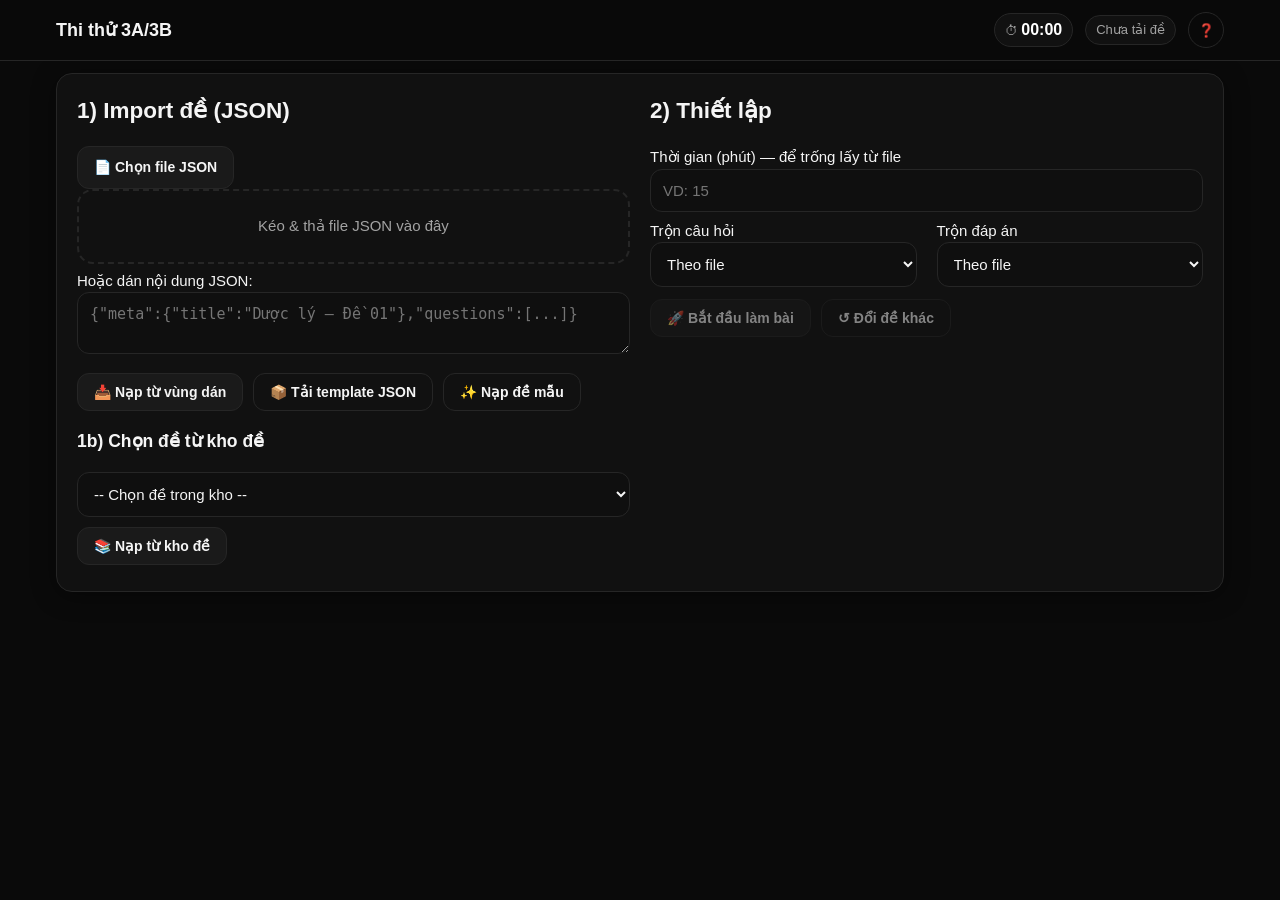
==== index.html @ ccad7149 "Update index.html" ====
<!doctype html>
<html lang="vi">
<head>
  <meta charset="utf-8" />
  <meta name="viewport" content="width=device-width, initial-scale=1, viewport-fit=cover" />
  <title>UMP NHN - Quiz Thi Thử</title>
  <link rel="stylesheet" href="style.css" />
</head>
<body>
  <header class="header hide-print">
    <div class="wrap bar">
      <div class="grow">
        <h1>Thi thử 3A/3B</h1>
      </div>
      <div class="pill">⏱ <span class="timer" id="headerTimer">00:00</span></div>
      <div class="pill hide" id="headerInfo">Chưa tải đề</div>
      <button class="help-icon" id="btnHelp" title="Hướng dẫn & AI Prompt" aria-label="Hướng dẫn">❓</button>
    </div>
  </header>

  <main class="wrap">
    <section class="card pad hide-print" id="loader">
      <div class="grid-2">
        <div>
          <h2 class="mt0">1) Import đề (JSON)</h2>
          <div class="uploader">
            <label class="btn" for="fileInput">📄 Chọn file JSON</label>
            <input id="fileInput" type="file" accept="application/json" />
            <div class="drop" id="drop">Kéo & thả file JSON vào đây</div>
            <div class="muted mt6">Hoặc dán nội dung JSON:</div>
            <textarea id="paste" placeholder='{"meta":{"title":"Dược lý – Đề 01"},"questions":[...]}'></textarea>
            <div class="btn-row">
              <button class="btn" id="btnParse">📥 Nạp từ vùng dán</button>
              <button class="btn ghost" id="btnTemplate">📦 Tải template JSON</button>
              <button class="btn ghost" id="btnSample">✨ Nạp đề mẫu</button>
            </div>
          </div>
          <div class="mt10">
            <h3>1b) Chọn đề từ kho đề</h3>
            <div class="btn-row mt6">
              <select id="bankSelect"><option value="">-- Chọn đề trong kho --</option></select>
              <button class="btn" id="btnBankLoad">📚 Nạp từ kho đề</button>
            </div>
            <div class="muted mt6" id="bankStatus"></div>
          </div>
        </div>

        <div>
          <h2 class="mt0">2) Thiết lập</h2>
          <label>Thời gian (phút) — để trống lấy từ file
            <input type="number" id="minutes" min="1" step="1" placeholder="VD: 15" />
          </label>
          <div class="grid-2 mt8">
            <label>Trộn câu hỏi
              <select id="shuffleQ">
                <option value="file">Theo file</option>
                <option value="yes">Luôn trộn</option>
                <option value="no">Không trộn</option>
              </select>
            </label>
            <label>Trộn đáp án
              <select id="shuffleO">
                <option value="file">Theo file</option>
                <option value="yes">Luôn trộn</option>
                <option value="no">Không trộn</option>
              </select>
            </label>
          </div>
          <div class="btn-row mt10">
            <button class="btn" id="btnStart" disabled>🚀 Bắt đầu làm bài</button>
            <button class="btn ghost" id="btnReset" disabled>↺ Đổi đề khác</button>
          </div>
        </div>
      </div>
    </section>

    <!-- GIAO DIỆN LÀM BÀI -->
    <section id="quizPanel" class="hide hide-print">
      <div class="status-bar mb10">
        <div class="bar spaced">
          <div id="sideMeta" class="muted">0/0 câu</div>
          <div class="pill hide" id="scorePill">Điểm: 0/0 (0%)</div>
          <span id="bigTimer" class="hide">00:00</span>
        </div>
        <div class="progress" aria-label="Tiến độ"><span id="bar"></span></div>
      </div>

      <div class="two">
        <div class="qview">
          <div class="card pad" id="qCard">
            <div class="space-between mb10">
              <div class="qtitle" id="qTitle">Câu 1</div>
              <button id="btnFlag" class="btn ghost btn-sm" title="Đánh dấu câu này để xem lại">🚩 Đánh dấu</button>
            </div>
            <div class="muted" id="qMeta">—</div>
            <div class="qtext mt8" id="qText"></div>
            <div id="qImage" class="mt8 mb2"></div>
            <div class="opts mt8" id="qOpts"></div>
            <div class="exp" id="qExp"></div>
          </div>
        </div>

        <aside class="side">
          <div class="section">
            <div class="pad space-between">
              <b>Danh sách câu</b>
            </div>
            <div class="matrix" id="qMatrix"></div>
            <div class="pad" style="padding-top:10px; border-top:1px solid #222;">
               <div class="chips" id="filterGroup">
                <button class="chip active" data-filter="all">Tất cả</button>
                <button class="chip" data-filter="answered">Đã làm</button>
                <button class="chip" data-filter="unanswered">Chưa làm</button>
                <button class="chip" data-filter="flagged">🚩 Đã đánh dấu</button>
              </div>
            </div>
          </div>

          <div class="nav-group">
            <button class="btn" id="btnPrev" title="Phím ←">← Trước</button>
            <button class="btn" id="btnNext" title="Phím →">Tiếp →</button>
            <button class="btn" id="btnSubmit" title="Phím Enter">Nộp bài</button>
          </div>

          <div class="section mt10">
            <div class="pad btn-row">
              <button class="btn" id="btnReview">🔍 Xem/ẩn giải thích</button>
              <button class="btn" id="btnNew">📥 Thoát & Làm đề mới</button>
            </div>
          </div>
        </aside>
      </div>
    </section>

    <!-- GIAO DIỆN KẾT QUẢ / XUẤT PDF -->
    <section id="resultPanel" class="hide">
      <div class="card pad mb10 hide-print print-header">
        <h2 class="mt0">🎉 Hoàn thành bài thi!</h2>
        <h3 id="resultScoreText" style="color: var(--ok)">Điểm: 0/0 (0%)</h3>
        <div class="btn-row mt10">
          <button class="btn" id="btnPrint" style="background: var(--accent); color: #000;">🖨 Xuất file PDF (In)</button>
          <button class="btn ghost" id="btnToggleResultView">Lọc: Đang xem câu sai & chưa làm</button>
          <button class="btn ghost" id="btnRedoResult">↺ Làm lại đề này</button>
        </div>
      </div>
      <!-- Nơi chứa nội dung sẽ in ra PDF -->
      <div id="printArea">
        <div class="print-only mb10">
          <h2 id="printTitle">Kết quả thi</h2>
          <h3 id="printScore">Điểm: </h3>
        </div>
        <div id="wrongList"></div>
      </div>
    </section>
  </main>

  <!-- Hình ảnh phóng to -->
  <div id="imageLightbox" class="modal-backdrop hide" aria-hidden="true">
    <div style="position:relative; display:flex; flex-direction:column; align-items:center;">
        <button id="closeLightbox" class="btn ghost" style="position:absolute; top:-40px; right:0; background:rgba(0,0,0,0.5); color:#fff;">✖ Đóng</button>
        <img id="lightboxImg" src="" style="max-width:90vw; max-height:90vh; border-radius:8px; object-fit:contain;" />
    </div>
  </div>

  <!-- BẢNG HƯỚNG DẪN MỚI (LÀM LẠI HOÀN TOÀN) -->
  <div id="guideOverlay" class="guide-overlay" aria-hidden="true">
    <div class="guide-box">
      <div class="guide-header space-between">
        <h2>💡 Hướng dẫn & Lấy Prompt</h2>
        <button class="btn ghost btn-sm" id="closeGuide" style="border-color: #444;">✖ Đóng</button>
      </div>
      <div class="guide-content">
        <h3>⌨️ Phím tắt hỗ trợ</h3>
        <ul style="color: #ccc; margin-bottom: 20px;">
          <li><b>Mũi tên Trái/Phải (← / →):</b> Chuyển câu hỏi trước/sau.</li>
          <li><b>Phím A, B, C, D (hoặc 1, 2, 3, 4):</b> Chọn đáp án nhanh.</li>
          <li><b>Phím Enter:</b> Nộp bài.</li>
          <li><b>Phím ? (Shift + /):</b> Bật/tắt nhanh bảng hướng dẫn này.</li>
        </ul>
        
        <hr style="border-color: var(--line); margin: 20px 0;">

        <h3>🤖 Prompt AI để tự tạo đề</h3>
        <p class="muted">Copy câu lệnh dưới đây dán vào AI (ChatGPT, Gemini,...), rồi dán tài liệu của bạn xuống dưới cùng để AI sinh file JSON chuẩn.</p>
        
        <div class="prompt-box" id="promptText">Hãy đóng vai trò là một chuyên gia giáo dục để thiết kế bộ đề trắc nghiệm dựa trên tài liệu tôi cung cấp.

YÊU CẦU BẮT BUỘC (RẤT QUAN TRỌNG):

Nội dung: Bám sát 100% tài liệu, KHÔNG tự suy diễn kiến thức bên ngoài. Mỗi câu bắt buộc phải có trường "explanation" trích dẫn chi tiết từ tài liệu để giải thích vì sao chọn đáp án đó.

Chỉ mục (Zero-based index): Mảng options chứa các lựa chọn. Vị trí các lựa chọn bắt đầu từ 0 (Lựa chọn 1 = 0, Lựa chọn 2 = 1, Lựa chọn 3 = 2, Lựa chọn 4 = 3).

Kiểu dữ liệu: Trường correct BẮT BUỘC phải là một mảng chứa CÁC SỐ NGUYÊN (Integer). TUYỆT ĐỐI KHÔNG sử dụng chuỗi (String). (ĐÚNG: [0, 1], SAI: ["0", "1"]).

Phân loại câu hỏi:

Câu hỏi 1 đáp án: Trường type phải là "single", trường correct chỉ chứa 1 số duy nhất (ví dụ: [2]).

Câu hỏi nhiều đáp án: Trường type phải là "multi", trường correct chứa từ 2 số trở lên (ví dụ: [0, 2, 3]).

Hình ảnh: Nếu không có hình ảnh, hãy BỎ QUA hoàn toàn trường image (không cần ghi vào JSON).

Đầu ra: Trả về DUY NHẤT mã JSON hợp lệ. Chuỗi phải bắt đầu ngay bằng { và kết thúc bằng }. KHÔNG dùng thẻ markdown (như ```json), KHÔNG thêm bất kỳ văn bản chào hỏi, chú thích hay ký tự thừa nào khác.

Tạo [số lượng] câu hỏi trắc nghiệm 1 đáp án và [số lượng] câu hỏi nhiều lựa chọn từ dễ đến khó dựa trên tài liệu bên dưới.

TEMPLATE JSON MẪU (Hãy tuân thủ cấu trúc này):
{
"meta": {
"title": "[Tên đề của bạn]",
"time_limit_sec": 1200,
"shuffle_questions": true,
"shuffle_options": true
},
"questions": [
{
"id": "Q01",
"type": "single",
"question": "Nội dung câu hỏi chỉ có 1 đáp án đúng (ví dụ: Ai là người phát hiện ra...?)",
"options": [
"Đáp án sai 1",
"Đáp án đúng",
"Đáp án sai 2",
"Đáp án sai 3"
],
"correct": [1],
"explanation": "Theo tài liệu, phần X ghi rõ: '...'"
},
{
"id": "Q02",
"type": "multi",
"question": "Nội dung câu hỏi có NHIỀU đáp án đúng (ví dụ: Những yếu tố nào sau đây...?)",
"options": [
"Yếu tố đúng 1",
"Yếu tố sai 1",
"Yếu tố đúng 2",
"Yếu tố đúng 3"
],
"correct": [0, 2, 3],
"explanation": "Theo tài liệu, phần Y liệt kê các yếu tố bao gồm: 1..., 2..., 3..."
}
]
}

TÀI LIỆU CỦA TÔI:
[Dán tài liệu của bạn vào đây]</div>
        <button class="btn mt10" id="btnCopyPrompt" style="background: var(--ok); color: #000; border: none; font-weight: bold;">📋 Copy Prompt</button>
      </div>
    </div>
  </div>
  
  <script src="app.js"></script>
</body>
</html>
---- style.css ----
:root {
  --bg: #0a0a0a; --surface: #111; --muted: #a3a3a3; --text: #f5f5f5; --line: #262626;
  --accent: #fff; --ok: #22c55e; --bad: #ef4444; --warn: #f59e0b;
  --safe-area-bottom: env(safe-area-inset-bottom, 20px);
}
* { box-sizing: border-box; -webkit-tap-highlight-color: transparent; }
html, body { height: 100%; }
body { margin: 0; font-family: -apple-system, BlinkMacSystemFont, "Segoe UI", Roboto, Helvetica, Arial, sans-serif; background: var(--bg); color: var(--text); font-size: 15px; line-height: 1.5; }
a { color: var(--text); text-decoration: none; }

.header { position: sticky; top: 0; z-index: 50; background: rgba(10, 10, 10, 0.95); backdrop-filter: blur(12px); border-bottom: 1px solid var(--line); }
.wrap { max-width: 1200px; margin: 0 auto; padding: 12px 16px; }
.bar { display: flex; align-items: center; gap: 12px; }
.bar.spaced { justify-content: space-between; }
.space-between { display: flex; justify-content: space-between; align-items: center; }
.grow { flex: 1 1 auto; min-width: 0; }
.grow h1 { margin: 0; font-size: 18px; white-space: nowrap; overflow: hidden; text-overflow: ellipsis; }
.pill { border: 1px solid var(--line); border-radius: 99px; padding: 4px 10px; color: var(--muted); font-size: 13px; background: rgba(255,255,255,0.03); white-space: nowrap; }
.timer { font-variant-numeric: tabular-nums; font-weight: 700; color: var(--accent); font-size: 16px; }
.help-icon { display: inline-flex; align-items: center; justify-content: center; width: 36px; height: 36px; border: 1px solid var(--line); border-radius: 50%; background: transparent; color: var(--muted); cursor: pointer; flex: 0 0 auto; }

.mt0{margin-top:0}.mt6{margin-top:6px}.mt8{margin-top:8px}.mt10{margin-top:10px}.mb2{margin-bottom:2px}.mb10{margin-bottom:10px}.hide{display:none!important}
.card { background: var(--surface); border: 1px solid var(--line); border-radius: 16px; box-shadow: 0 4px 24px rgba(0,0,0,0.4); }
.pad { padding: 20px; }
.btn { display: inline-flex; align-items: center; justify-content: center; gap: 8px; border: 1px solid var(--line); border-radius: 12px; padding: 10px 16px; background: #1a1a1a; color: var(--text); font-weight: 600; font-size: 14px; cursor: pointer; transition: 0.2s; }
.btn:active { transform: scale(0.96); background: #222; }
.btn:disabled { opacity: 0.5; cursor: not-allowed; }
.btn.ghost { background: transparent; border-color: var(--line); }
.btn.btn-sm { padding: 6px 10px; font-size: 12px; border-radius: 8px; }
.btn.btn-flagged { background: rgba(245, 158, 11, 0.2); border-color: var(--warn); color: var(--warn); }
.btn-row { display: flex; gap: 10px; flex-wrap: wrap; margin-top: 12px; }
input[type=file] { display: none; }
textarea, input[type=number], select { width: 100%; background: #0f0f0f; border: 1px solid var(--line); color: var(--text); border-radius: 12px; padding: 12px; font-size: 15px; outline: none; }
.drop { border: 2px dashed var(--line); border-radius: 16px; padding: 24px; text-align: center; color: var(--muted); transition: 0.2s; }
.drop.drag { border-color: var(--accent); color: var(--text); background: rgba(255,255,255,0.05); }

.grid-2 { display: grid; grid-template-columns: 1fr 1fr; gap: 20px; }
.two { display: grid; grid-template-columns: 1fr 350px; gap: 24px; align-items: start; }

.status-bar { background: var(--surface); border: 1px solid var(--line); border-radius: 12px; padding: 12px 16px; display: flex; flex-direction: column; gap: 8px; }
.progress { height: 6px; background: #1a1a1a; border-radius: 99px; overflow: hidden; width: 100%; }
.progress > span { display: block; height: 100%; width: 0; background: var(--accent); transition: width 0.3s; }

.qview { display: grid; gap: 16px; }
.qtitle { font-size: 18px; font-weight: 700; color: var(--accent); }
.qtext { font-size: 16px; line-height: 1.6; }
.zoomable-img { cursor: zoom-in; transition: 0.2s; }
.zoomable-img:hover { opacity: 0.8; }
.opts { display: grid; gap: 10px; }
.opt { display: flex; gap: 12px; align-items: flex-start; border: 1px solid var(--line); border-radius: 12px; padding: 14px; background: #0f0f0f; cursor: pointer; transition: background 0.15s; }
.opt:hover { border-color: #444; }
.opt.chosen { border-color: #ccc; background: #1a1a1a; }
.opt.correct { border-color: var(--ok); background: rgba(34, 197, 94, 0.1); }
.opt.wrong { border-color: var(--bad); background: rgba(239, 68, 68, 0.1); }
.badge { display: inline-flex; align-items: center; justify-content: center; width: 28px; height: 28px; border: 1px solid var(--line); border-radius: 8px; font-weight: 700; background: #000; flex: 0 0 auto; font-size: 13px; }
.opt.chosen .badge { background: #fff; color: #000; border-color: #fff; }
.exp { margin-top: 16px; border: 1px dashed var(--line); border-radius: 12px; padding: 16px; background: #0e0e0e; color: #ccc; display: none; line-height: 1.6; }
.exp.show { display: block; animation: fadeIn 0.3s; }

aside.side { display: grid; gap: 16px; position: sticky; top: 80px; height: max-content; }
.section { background: var(--surface); border: 1px solid var(--line); border-radius: 14px; overflow: hidden; }
.chips { display: flex; gap: 8px; flex-wrap: wrap; }
.chip { border: 1px solid var(--line); border-radius: 99px; padding: 6px 12px; background: #0f0f0f; color: var(--muted); font-size: 12px; cursor: pointer; }
.chip.active { color: #000; background: #fff; border-color: #fff; font-weight: 600; }

.matrix { max-height: 400px; overflow-y: auto; border-top: 1px solid var(--line); }
.mrow { display: flex; gap: 10px; align-items: center; justify-content: space-between; padding: 8px 12px; border-bottom: 1px solid #1a1a1a; }
.mrow.current { background: #1c1c1c; border-left: 3px solid var(--accent); }
.mrow.ok { border-left: 3px solid var(--ok); }
.mrow.bad { border-left: 3px solid var(--bad); }
.mrow.is-flagged .mnum { border-color: var(--warn); color: var(--warn); }
.mnum { display: flex; align-items: center; justify-content: center; width: 36px; height: 32px; border: 1px solid var(--line); border-radius: 8px; font-weight: 700; cursor: pointer; color: var(--muted); }
.mnum.current { color: var(--text); border-color: var(--text); background: #222; }
.mopts { display: flex; gap: 6px; }
.mopt { display: flex; align-items: center; gap: 4px; border: 1px solid var(--line); border-radius: 6px; padding: 4px 8px; background: #0a0a0a; cursor: pointer; }
.mopt input { margin: 0; accent-color: var(--text); width: 14px; height: 14px; }
.mopt.correct { border-color: var(--ok); } 
.mopt.wrong { border-color: var(--bad); }

.nav-group { display: flex; gap: 8px; margin-top: 10px; }
.nav-group #btnPrev, .nav-group #btnNext { flex: 1; }
.nav-group #btnSubmit { flex: 0 0 auto; background: var(--accent); color: #000; border-color: var(--accent); }

.modal-backdrop { position: fixed; inset: 0; background: rgba(0,0,0,0.85); display: none; align-items: center; justify-content: center; z-index: 100; backdrop-filter: blur(4px); padding: 16px; }
.modal-backdrop.show { display: flex; }

/* CSS MỚI CHO BẢNG HƯỚNG DẪN */
.guide-overlay { position: fixed; inset: 0; background: rgba(0,0,0,0.8); z-index: 999; display: none; align-items: center; justify-content: center; backdrop-filter: blur(5px); padding: 16px; }
.guide-overlay.active { display: flex; animation: fadeIn 0.2s; }
.guide-box { width: 100%; max-width: 750px; background: var(--surface); border: 1px solid var(--line); border-radius: 16px; overflow: hidden; box-shadow: 0 10px 40px rgba(0,0,0,0.5); }
.guide-header { padding: 16px 20px; border-bottom: 1px solid var(--line); background: #161616; }
.guide-header h2 { margin: 0; font-size: 18px; color: var(--accent); }
.guide-content { padding: 20px; max-height: 75vh; overflow-y: auto; }
.prompt-box { background: #000; border: 1px solid #333; padding: 16px; border-radius: 8px; font-family: monospace; font-size: 13px; color: #a3a3a3; white-space: pre-wrap; user-select: all; line-height: 1.5; }

/* In Kết Quả PDF */
.print-only { display: none; }
@media print {
  @page { margin: 15mm; size: A4 portrait; }
  body { background: #fff; color: #000; font-size: 14px; }
  .hide-print { display: none !important; }
  .print-only { display: block; border-bottom: 2px solid #000; padding-bottom: 10px; margin-bottom: 20px;}
  
  #resultPanel { display: block !important; }
  #printArea { background: #fff; width: 100%; }
  
  .card { box-shadow: none; border: none; padding: 0; background: #fff; }
  .qview { gap: 20px; }
  .qview .card.pad { margin-bottom: 20px; page-break-inside: avoid; border: 1px solid #ccc; padding: 15px; border-radius: 8px;}
  
  .opt { background: #fff; border-color: #ddd; color: #000; padding: 10px;}
  .opt.correct { background: #dcfce7; border-color: #22c55e; }
  .opt.wrong { background: #fee2e2; border-color: #ef4444; }
  .badge { background: #eee; color: #000; border-color: #aaa; }
  .exp { background: #f8fafc; border: 1px solid #94a3b8; color: #000; }
}

@media (max-width: 900px) {
  .grid-2, .two { grid-template-columns: 1fr; }
  aside.side { position: static; margin-top: 20px; }
  .matrix { max-height: 300px; }
}
@media (max-width: 600px) {
  .pad { padding: 16px; }
  .header .wrap { padding: 10px 14px; }
  .header h1 { font-size: 16px; max-width: 150px; }
  #headerInfo { display: none; }
  .nav-group { position: fixed; bottom: 0; left: 0; right: 0; z-index: 90; background: rgba(17, 17, 17, 0.98); border-top: 1px solid #333; padding: 10px 16px; padding-bottom: max(10px, var(--safe-area-bottom)); box-shadow: 0 -4px 30px rgba(0,0,0,0.5); margin: 0; }
  main.wrap { padding-bottom: 100px; }
}
@keyframes fadeIn { from { opacity: 0; transform: translateY(-4px); } to { opacity: 1; transform: none; } }
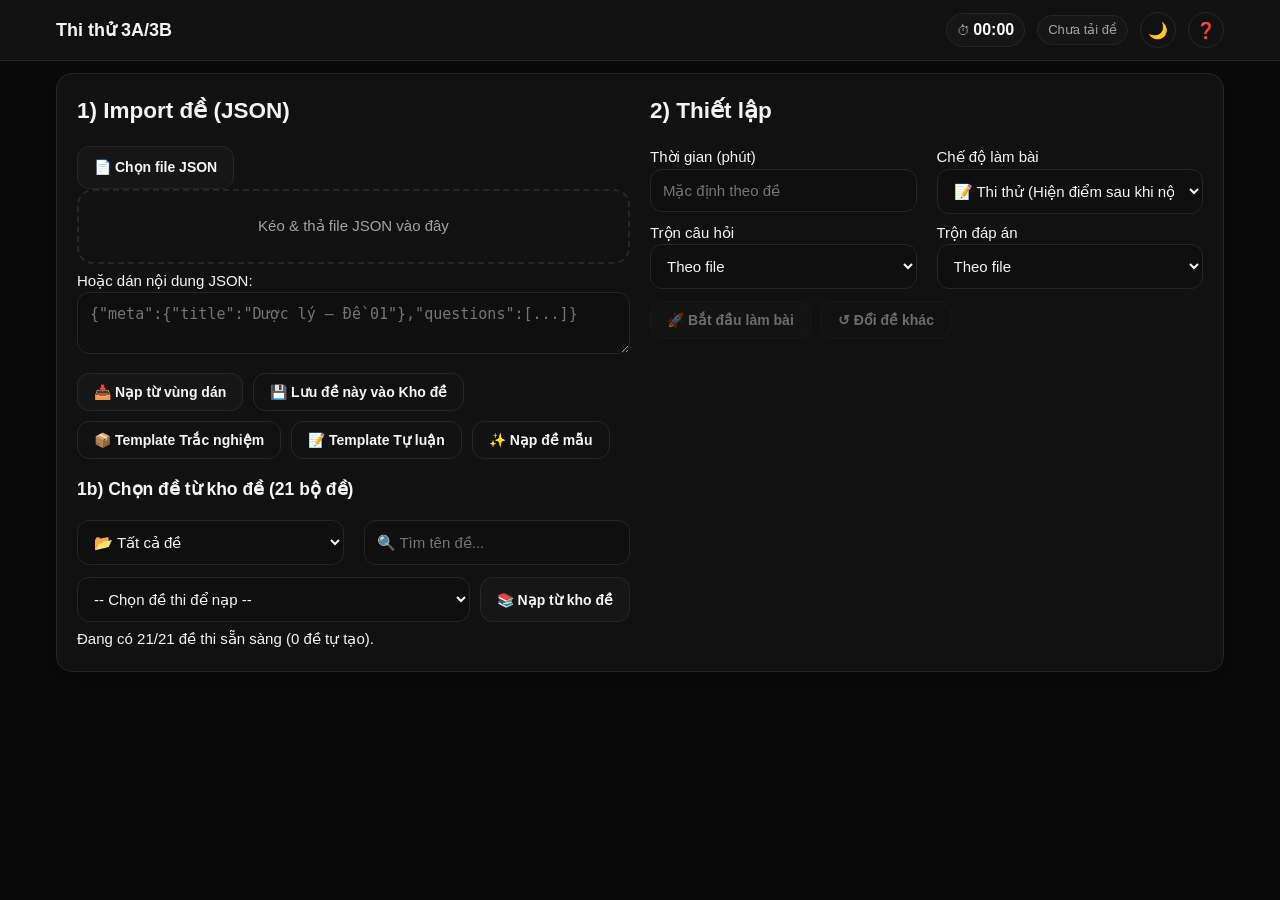
==== commit 4942e502: "feat: Cap nhat kho de 21 bo de, them che do luyen tap, de tu luan, dark mode va cai tien AI prompt" ====
--- a/index.html
+++ b/index.html
@@ -14,6 +14,7 @@
       </div>
       <div class="pill">⏱ <span class="timer" id="headerTimer">00:00</span></div>
       <div class="pill hide" id="headerInfo">Chưa tải đề</div>
+      <button class="theme-icon" id="btnThemeToggle" title="Chuyển giao diện Sáng/Tối" aria-label="Đổi giao diện">🌓</button>
       <button class="help-icon" id="btnHelp" title="Hướng dẫn & AI Prompt" aria-label="Hướng dẫn">❓</button>
     </div>
   </header>
@@ -31,14 +32,22 @@
             <textarea id="paste" placeholder='{"meta":{"title":"Dược lý – Đề 01"},"questions":[...]}'></textarea>
             <div class="btn-row">
               <button class="btn" id="btnParse">📥 Nạp từ vùng dán</button>
-              <button class="btn ghost" id="btnTemplate">📦 Tải template JSON</button>
+              <button class="btn ghost" id="btnSaveToBank" title="Lưu đề đang nạp vào kho đề cục bộ của bạn">💾 Lưu đề này vào Kho đề</button>
+              <button class="btn ghost" id="btnTemplate">📦 Template Trắc nghiệm</button>
+              <button class="btn ghost" id="btnEssayTemplate">📝 Template Tự luận</button>
               <button class="btn ghost" id="btnSample">✨ Nạp đề mẫu</button>
             </div>
           </div>
           <div class="mt10">
-            <h3>1b) Chọn đề từ kho đề</h3>
+            <h3>1b) Chọn đề từ kho đề (21 bộ đề)</h3>
+            <div class="grid-2 mt6">
+              <select id="bankCategorySelect">
+                <option value="all">📂 Tất cả môn học</option>
+              </select>
+              <input type="text" id="bankSearchInput" placeholder="🔍 Tìm tên đề..." />
+            </div>
             <div class="btn-row mt6">
-              <select id="bankSelect"><option value="">-- Chọn đề trong kho --</option></select>
+              <select id="bankSelect" style="flex:1;"><option value="">-- Đang nạp danh sách đề... --</option></select>
               <button class="btn" id="btnBankLoad">📚 Nạp từ kho đề</button>
             </div>
             <div class="muted mt6" id="bankStatus"></div>
@@ -47,9 +56,17 @@
 
         <div>
           <h2 class="mt0">2) Thiết lập</h2>
-          <label>Thời gian (phút) — để trống lấy từ file
-            <input type="number" id="minutes" min="1" step="1" placeholder="VD: 15" />
-          </label>
+          <div class="grid-2">
+            <label>Thời gian (phút)
+              <input type="number" id="minutes" min="1" step="1" placeholder="Mặc định theo đề" />
+            </label>
+            <label>Chế độ làm bài
+              <select id="quizMode">
+                <option value="exam">📝 Thi thử (Hiện điểm sau khi nộp)</option>
+                <option value="practice">⚡ Luyện tập (Hiện đúng/sai ngay)</option>
+              </select>
+            </label>
+          </div>
           <div class="grid-2 mt8">
             <label>Trộn câu hỏi
               <select id="shuffleQ">
@@ -90,7 +107,11 @@
           <div class="card pad" id="qCard">
             <div class="space-between mb10">
               <div class="qtitle" id="qTitle">Câu 1</div>
-              <button id="btnFlag" class="btn ghost btn-sm" title="Đánh dấu câu này để xem lại">🚩 Đánh dấu</button>
+              <div style="display:flex; gap:6px; align-items:center;">
+                <button id="btnFontDec" class="btn ghost btn-sm" title="Giảm cỡ chữ">A-</button>
+                <button id="btnFontInc" class="btn ghost btn-sm" title="Tăng cỡ chữ">A+</button>
+                <button id="btnFlag" class="btn ghost btn-sm" title="Đánh dấu câu này để xem lại (Phím F)">🚩 Đánh dấu</button>
+              </div>
             </div>
             <div class="muted" id="qMeta">—</div>
             <div class="qtext mt8" id="qText"></div>
@@ -106,7 +127,7 @@
               <b>Danh sách câu</b>
             </div>
             <div class="matrix" id="qMatrix"></div>
-            <div class="pad" style="padding-top:10px; border-top:1px solid #222;">
+            <div class="pad" style="padding-top:10px; border-top:1px solid var(--line);">
                <div class="chips" id="filterGroup">
                 <button class="chip active" data-filter="all">Tất cả</button>
                 <button class="chip" data-filter="answered">Đã làm</button>
@@ -138,9 +159,10 @@
         <h2 class="mt0">🎉 Hoàn thành bài thi!</h2>
         <h3 id="resultScoreText" style="color: var(--ok)">Điểm: 0/0 (0%)</h3>
         <div class="btn-row mt10">
-          <button class="btn" id="btnPrint" style="background: var(--accent); color: #000;">🖨 Xuất file PDF (In)</button>
+          <button class="btn" id="btnPrint" style="background: var(--accent); color: var(--bg);">🖨 Xuất file PDF (In)</button>
           <button class="btn ghost" id="btnToggleResultView">Lọc: Đang xem câu sai & chưa làm</button>
-          <button class="btn ghost" id="btnRedoResult">↺ Làm lại đề này</button>
+          <button class="btn" id="btnRedoWrong" style="background: rgba(239, 68, 68, 0.2); border-color: var(--bad); color: var(--bad);">⚡ Chỉ làm lại câu sai</button>
+          <button class="btn ghost" id="btnRedoResult">↺ Làm lại toàn bộ</button>
         </div>
       </div>
       <!-- Nơi chứa nội dung sẽ in ra PDF -->
@@ -171,9 +193,10 @@
       </div>
       <div class="guide-content">
         <h3>⌨️ Phím tắt hỗ trợ</h3>
-        <ul style="color: #ccc; margin-bottom: 20px;">
+        <ul style="color: var(--muted); margin-bottom: 20px; line-height: 1.8;">
           <li><b>Mũi tên Trái/Phải (← / →):</b> Chuyển câu hỏi trước/sau.</li>
-          <li><b>Phím A, B, C, D (hoặc 1, 2, 3, 4):</b> Chọn đáp án nhanh.</li>
+          <li><b>Phím A, B, C, D, E (hoặc 1, 2, 3, 4, 5):</b> Chọn đáp án nhanh.</li>
+          <li><b>Phím F:</b> Đặt / Hủy cờ đánh dấu (Flag) câu đang xem.</li>
           <li><b>Phím Enter:</b> Nộp bài.</li>
           <li><b>Phím ? (Shift + /):</b> Bật/tắt nhanh bảng hướng dẫn này.</li>
         </ul>
@@ -183,68 +206,87 @@
         <h3>🤖 Prompt AI để tự tạo đề</h3>
         <p class="muted">Copy câu lệnh dưới đây dán vào AI (ChatGPT, Gemini,...), rồi dán tài liệu của bạn xuống dưới cùng để AI sinh file JSON chuẩn.</p>
         
-        <div class="prompt-box" id="promptText">Hãy đóng vai trò là một chuyên gia giáo dục để thiết kế bộ đề trắc nghiệm dựa trên tài liệu tôi cung cấp.
+        <div class="prompt-box" id="promptText">Hãy đóng vai trò là một chuyên gia giáo dục và khảo thí để thiết kế bộ đề thi dựa trên tài liệu tôi cung cấp.
+
+THÔNG SỐ BỘ ĐỀ THEO YÊU CẦU:
+- Tên môn học / Chủ đề: [Điền tên đề, ví dụ: Dược lý Kháng sinh]
+- Tổng số lượng câu hỏi: [Ví dụ: 30 câu]
+- Phân bổ theo loại câu hỏi:
+  + Trắc nghiệm 1 đáp án (type "single"): [Ví dụ: 20 câu]
+  + Trắc nghiệm nhiều đáp án (type "multi"): [Ví dụ: 5 câu]
+  + Tự luận ngắn / Điền khuyết (type "essay"): [Ví dụ: 5 câu]
+- Tỉ lệ độ khó:
+  + Nhận biết / Dễ (easy): [Ví dụ: 40%]
+  + Thông hiểu / Trung bình (medium): [Ví dụ: 40%]
+  + Vận dụng / Khó (hard): [Ví dụ: 20%]
+- Thời gian làm bài: [Ví dụ: 30 phút = 1800 giây]
 
 YÊU CẦU BẮT BUỘC (RẤT QUAN TRỌNG):
-
-Nội dung: Bám sát 100% tài liệu, KHÔNG tự suy diễn kiến thức bên ngoài. Mỗi câu bắt buộc phải có trường "explanation" trích dẫn chi tiết từ tài liệu để giải thích vì sao chọn đáp án đó.
-
-Chỉ mục (Zero-based index): Mảng options chứa các lựa chọn. Vị trí các lựa chọn bắt đầu từ 0 (Lựa chọn 1 = 0, Lựa chọn 2 = 1, Lựa chọn 3 = 2, Lựa chọn 4 = 3).
-
-Kiểu dữ liệu: Trường correct BẮT BUỘC phải là một mảng chứa CÁC SỐ NGUYÊN (Integer). TUYỆT ĐỐI KHÔNG sử dụng chuỗi (String). (ĐÚNG: [0, 1], SAI: ["0", "1"]).
-
-Phân loại câu hỏi:
-
-Câu hỏi 1 đáp án: Trường type phải là "single", trường correct chỉ chứa 1 số duy nhất (ví dụ: [2]).
-
-Câu hỏi nhiều đáp án: Trường type phải là "multi", trường correct chứa từ 2 số trở lên (ví dụ: [0, 2, 3]).
-
-Hình ảnh: Nếu không có hình ảnh, hãy BỎ QUA hoàn toàn trường image (không cần ghi vào JSON).
-
-Đầu ra: Trả về DUY NHẤT mã JSON hợp lệ. Chuỗi phải bắt đầu ngay bằng { và kết thúc bằng }. KHÔNG dùng thẻ markdown (như ```json), KHÔNG thêm bất kỳ văn bản chào hỏi, chú thích hay ký tự thừa nào khác.
-
-Tạo [số lượng] câu hỏi trắc nghiệm 1 đáp án và [số lượng] câu hỏi nhiều lựa chọn từ dễ đến khó dựa trên tài liệu bên dưới.
-
-TEMPLATE JSON MẪU (Hãy tuân thủ cấu trúc này):
+1. Bám sát 100% tài liệu cung cấp: KHÔNG tự bịa hoặc suy diễn kiến thức ngoài tài liệu.
+2. Giải thích chi tiết (explanation): Mỗi câu bắt buộc phải có trường "explanation" trích dẫn cụ thể ý từ tài liệu để đối chiếu và tự chấm.
+3. Quy định cấu trúc từng loại câu hỏi:
+   - Câu trắc nghiệm 1 đáp án (single): Mảng options chứa các lựa chọn. Trường correct là mảng chứa đúng 1 chỉ mục số nguyên dạng 0-index (ví dụ: [1]).
+   - Câu trắc nghiệm nhiều đáp án (multi): Trường correct chứa các chỉ mục số nguyên dạng 0-index (ví dụ: [0, 2]).
+   - Câu Tự luận / Trả lời ngắn / Điền khuyết (essay):
+     + Không cần mảng options (hoặc để rỗng []).
+     + Trường "sample_answer": Chứa câu trả lời mẫu chuẩn / từ khóa cần điền.
+     + Trường "grading_criteria": [Mảng các ý chính để chấm điểm, ví dụ: "+0.5đ nếu nêu đúng cơ chế...", "+0.5đ nếu nêu đúng liều..."]
+4. Định dạng dữ liệu:
+   - Trường correct chỉ chứa SỐ NGUYÊN (Integer), TUYỆT ĐỐI không dùng chuỗi String ([0], KHÔNG viết ["0"]).
+   - Trường difficulty: ghi rõ "easy" | "medium" | "hard".
+   - Trường tags: mảng các từ khóa chủ đề (ví dụ: ["Kháng sinh", "Cơ chế"]).
+5. Định dạng đầu ra:
+   - Trả về DUY NHẤT mã JSON hợp lệ bắt đầu bằng { và kết thúc bằng }.
+   - KHÔNG dùng markdown ```json, KHÔNG có văn bản chào hỏi hay ghi chú nào khác.
+
+TEMPLATE JSON CHUẨN:
 {
-"meta": {
-"title": "[Tên đề của bạn]",
-"time_limit_sec": 1200,
-"shuffle_questions": true,
-"shuffle_options": true
-},
-"questions": [
-{
-"id": "Q01",
-"type": "single",
-"question": "Nội dung câu hỏi chỉ có 1 đáp án đúng (ví dụ: Ai là người phát hiện ra...?)",
-"options": [
-"Đáp án sai 1",
-"Đáp án đúng",
-"Đáp án sai 2",
-"Đáp án sai 3"
-],
-"correct": [1],
-"explanation": "Theo tài liệu, phần X ghi rõ: '...'"
-},
-{
-"id": "Q02",
-"type": "multi",
-"question": "Nội dung câu hỏi có NHIỀU đáp án đúng (ví dụ: Những yếu tố nào sau đây...?)",
-"options": [
-"Yếu tố đúng 1",
-"Yếu tố sai 1",
-"Yếu tố đúng 2",
-"Yếu tố đúng 3"
-],
-"correct": [0, 2, 3],
-"explanation": "Theo tài liệu, phần Y liệt kê các yếu tố bao gồm: 1..., 2..., 3..."
+  "meta": {
+    "title": "[Tên đề thi của bạn]",
+    "time_limit_sec": 1800,
+    "shuffle_questions": true,
+    "shuffle_options": true
+  },
+  "questions": [
+    {
+      "id": "Q01",
+      "type": "single",
+      "question": "Nội dung câu hỏi 1 lựa chọn đúng?",
+      "options": ["Đáp án A", "Đáp án B đúng", "Đáp án C", "Đáp án D"],
+      "correct": [1],
+      "difficulty": "easy",
+      "tags": ["Khái niệm"],
+      "explanation": "Trích dẫn tài liệu: Theo mục 1..."
+    },
+    {
+      "id": "Q02",
+      "type": "multi",
+      "question": "Những nhận định nào sau đây là ĐÚNG? (Chọn nhiều)",
+      "options": ["Ý đúng 1", "Ý sai", "Ý đúng 2", "Ý sai"],
+      "correct": [0, 2],
+      "difficulty": "medium",
+      "tags": ["Đặc điểm"],
+      "explanation": "Trích dẫn tài liệu: Ý 1 và Ý 3 đúng vì..."
+    },
+    {
+      "id": "Q03",
+      "type": "essay",
+      "question": "Trình bày cơ chế tác dụng và 2 chỉ định chính của thuốc X?",
+      "sample_answer": "- Cơ chế: ức chế men Y dẫn đến...\n- Chỉ định: 1) Điều trị bệnh A; 2) Điều trị bệnh B.",
+      "grading_criteria": [
+        "Nêu đúng cơ chế tác dụng (1.0 điểm)",
+        "Nêu đúng chỉ định 1 (0.5 điểm)",
+        "Nêu đúng chỉ định 2 (0.5 điểm)"
+      ],
+      "difficulty": "hard",
+      "tags": ["Tự luận", "Cơ chế & Chỉ định"],
+      "explanation": "Chi tiết trong tài liệu trang..."
+    }
+  ]
 }
-]
-}
 
 TÀI LIỆU CỦA TÔI:
-[Dán tài liệu của bạn vào đây]</div>
+[Dán tài liệu học tập của bạn vào đây]</div>
         <button class="btn mt10" id="btnCopyPrompt" style="background: var(--ok); color: #000; border: none; font-weight: bold;">📋 Copy Prompt</button>
       </div>
     </div>
--- a/style.css
+++ b/style.css
@@ -1,36 +1,42 @@
 :root {
-  --bg: #0a0a0a; --surface: #111; --muted: #a3a3a3; --text: #f5f5f5; --line: #262626;
-  --accent: #fff; --ok: #22c55e; --bad: #ef4444; --warn: #f59e0b;
+  --bg: #0a0a0a; --surface: #111; --surface-subtle: #161616; --muted: #a3a3a3; --text: #f5f5f5; --line: #262626;
+  --accent: #fff; --ok: #22c55e; --bad: #ef4444; --warn: #f59e0b; --input-bg: #0f0f0f;
   --safe-area-bottom: env(safe-area-inset-bottom, 20px);
+}
+[data-theme="light"] {
+  --bg: #f8fafc; --surface: #ffffff; --surface-subtle: #f1f5f9; --muted: #64748b; --text: #0f172a; --line: #e2e8f0;
+  --accent: #0f172a; --ok: #16a34a; --bad: #dc2626; --warn: #d97706; --input-bg: #ffffff;
 }
 * { box-sizing: border-box; -webkit-tap-highlight-color: transparent; }
 html, body { height: 100%; }
-body { margin: 0; font-family: -apple-system, BlinkMacSystemFont, "Segoe UI", Roboto, Helvetica, Arial, sans-serif; background: var(--bg); color: var(--text); font-size: 15px; line-height: 1.5; }
+body { margin: 0; font-family: -apple-system, BlinkMacSystemFont, "Segoe UI", Roboto, Helvetica, Arial, sans-serif; background: var(--bg); color: var(--text); font-size: 15px; line-height: 1.5; transition: background 0.2s, color 0.2s; }
 a { color: var(--text); text-decoration: none; }
 
-.header { position: sticky; top: 0; z-index: 50; background: rgba(10, 10, 10, 0.95); backdrop-filter: blur(12px); border-bottom: 1px solid var(--line); }
+.header { position: sticky; top: 0; z-index: 50; background: var(--surface); border-bottom: 1px solid var(--line); }
 .wrap { max-width: 1200px; margin: 0 auto; padding: 12px 16px; }
 .bar { display: flex; align-items: center; gap: 12px; }
 .bar.spaced { justify-content: space-between; }
 .space-between { display: flex; justify-content: space-between; align-items: center; }
 .grow { flex: 1 1 auto; min-width: 0; }
 .grow h1 { margin: 0; font-size: 18px; white-space: nowrap; overflow: hidden; text-overflow: ellipsis; }
-.pill { border: 1px solid var(--line); border-radius: 99px; padding: 4px 10px; color: var(--muted); font-size: 13px; background: rgba(255,255,255,0.03); white-space: nowrap; }
+.pill { border: 1px solid var(--line); border-radius: 99px; padding: 4px 10px; color: var(--muted); font-size: 13px; background: var(--surface-subtle); white-space: nowrap; }
 .timer { font-variant-numeric: tabular-nums; font-weight: 700; color: var(--accent); font-size: 16px; }
-.help-icon { display: inline-flex; align-items: center; justify-content: center; width: 36px; height: 36px; border: 1px solid var(--line); border-radius: 50%; background: transparent; color: var(--muted); cursor: pointer; flex: 0 0 auto; }
+.help-icon, .theme-icon { display: inline-flex; align-items: center; justify-content: center; width: 36px; height: 36px; border: 1px solid var(--line); border-radius: 50%; background: transparent; color: var(--muted); cursor: pointer; flex: 0 0 auto; font-size: 16px; }
+.help-icon:hover, .theme-icon:hover { border-color: var(--accent); color: var(--text); }
 
 .mt0{margin-top:0}.mt6{margin-top:6px}.mt8{margin-top:8px}.mt10{margin-top:10px}.mb2{margin-bottom:2px}.mb10{margin-bottom:10px}.hide{display:none!important}
 .card { background: var(--surface); border: 1px solid var(--line); border-radius: 16px; box-shadow: 0 4px 24px rgba(0,0,0,0.4); }
 .pad { padding: 20px; }
-.btn { display: inline-flex; align-items: center; justify-content: center; gap: 8px; border: 1px solid var(--line); border-radius: 12px; padding: 10px 16px; background: #1a1a1a; color: var(--text); font-weight: 600; font-size: 14px; cursor: pointer; transition: 0.2s; }
-.btn:active { transform: scale(0.96); background: #222; }
-.btn:disabled { opacity: 0.5; cursor: not-allowed; }
+.btn { display: inline-flex; align-items: center; justify-content: center; gap: 8px; border: 1px solid var(--line); border-radius: 12px; padding: 10px 16px; background: var(--surface-subtle); color: var(--text); font-weight: 600; font-size: 14px; cursor: pointer; transition: 0.2s; }
+.btn:active { transform: scale(0.96); opacity: 0.8; }
+.btn:disabled { opacity: 0.4; cursor: not-allowed; }
 .btn.ghost { background: transparent; border-color: var(--line); }
 .btn.btn-sm { padding: 6px 10px; font-size: 12px; border-radius: 8px; }
 .btn.btn-flagged { background: rgba(245, 158, 11, 0.2); border-color: var(--warn); color: var(--warn); }
 .btn-row { display: flex; gap: 10px; flex-wrap: wrap; margin-top: 12px; }
 input[type=file] { display: none; }
-textarea, input[type=number], select { width: 100%; background: #0f0f0f; border: 1px solid var(--line); color: var(--text); border-radius: 12px; padding: 12px; font-size: 15px; outline: none; }
+textarea, input[type=number], input[type=text], select { width: 100%; background: var(--input-bg); border: 1px solid var(--line); color: var(--text); border-radius: 12px; padding: 12px; font-size: 15px; outline: none; }
+textarea:focus, input[type=number]:focus, input[type=text]:focus, select:focus { border-color: var(--accent); }
 .drop { border: 2px dashed var(--line); border-radius: 16px; padding: 24px; text-align: center; color: var(--muted); transition: 0.2s; }
 .drop.drag { border-color: var(--accent); color: var(--text); background: rgba(255,255,255,0.05); }
 
@@ -38,7 +44,7 @@
 .two { display: grid; grid-template-columns: 1fr 350px; gap: 24px; align-items: start; }
 
 .status-bar { background: var(--surface); border: 1px solid var(--line); border-radius: 12px; padding: 12px 16px; display: flex; flex-direction: column; gap: 8px; }
-.progress { height: 6px; background: #1a1a1a; border-radius: 99px; overflow: hidden; width: 100%; }
+.progress { height: 6px; background: var(--surface-subtle); border-radius: 99px; overflow: hidden; width: 100%; }
 .progress > span { display: block; height: 100%; width: 0; background: var(--accent); transition: width 0.3s; }
 
 .qview { display: grid; gap: 16px; }
@@ -47,35 +53,35 @@
 .zoomable-img { cursor: zoom-in; transition: 0.2s; }
 .zoomable-img:hover { opacity: 0.8; }
 .opts { display: grid; gap: 10px; }
-.opt { display: flex; gap: 12px; align-items: flex-start; border: 1px solid var(--line); border-radius: 12px; padding: 14px; background: #0f0f0f; cursor: pointer; transition: background 0.15s; }
-.opt:hover { border-color: #444; }
-.opt.chosen { border-color: #ccc; background: #1a1a1a; }
-.opt.correct { border-color: var(--ok); background: rgba(34, 197, 94, 0.1); }
-.opt.wrong { border-color: var(--bad); background: rgba(239, 68, 68, 0.1); }
-.badge { display: inline-flex; align-items: center; justify-content: center; width: 28px; height: 28px; border: 1px solid var(--line); border-radius: 8px; font-weight: 700; background: #000; flex: 0 0 auto; font-size: 13px; }
-.opt.chosen .badge { background: #fff; color: #000; border-color: #fff; }
-.exp { margin-top: 16px; border: 1px dashed var(--line); border-radius: 12px; padding: 16px; background: #0e0e0e; color: #ccc; display: none; line-height: 1.6; }
+.opt { display: flex; gap: 12px; align-items: flex-start; border: 1px solid var(--line); border-radius: 12px; padding: 14px; background: var(--surface); cursor: pointer; transition: background 0.15s, border-color 0.15s; }
+.opt:hover { border-color: var(--muted); }
+.opt.chosen { border-color: var(--accent); background: var(--surface-subtle); }
+.opt.correct { border-color: var(--ok) !important; background: rgba(34, 197, 94, 0.12) !important; }
+.opt.wrong { border-color: var(--bad) !important; background: rgba(239, 68, 68, 0.12) !important; }
+.badge { display: inline-flex; align-items: center; justify-content: center; width: 28px; height: 28px; border: 1px solid var(--line); border-radius: 8px; font-weight: 700; background: var(--surface-subtle); color: var(--text); flex: 0 0 auto; font-size: 13px; }
+.opt.chosen .badge { background: var(--accent); color: var(--bg); border-color: var(--accent); }
+.exp { margin-top: 16px; border: 1px dashed var(--line); border-radius: 12px; padding: 16px; background: var(--surface-subtle); color: var(--text); display: none; line-height: 1.6; }
 .exp.show { display: block; animation: fadeIn 0.3s; }
 
 aside.side { display: grid; gap: 16px; position: sticky; top: 80px; height: max-content; }
 .section { background: var(--surface); border: 1px solid var(--line); border-radius: 14px; overflow: hidden; }
 .chips { display: flex; gap: 8px; flex-wrap: wrap; }
-.chip { border: 1px solid var(--line); border-radius: 99px; padding: 6px 12px; background: #0f0f0f; color: var(--muted); font-size: 12px; cursor: pointer; }
-.chip.active { color: #000; background: #fff; border-color: #fff; font-weight: 600; }
+.chip { border: 1px solid var(--line); border-radius: 99px; padding: 6px 12px; background: var(--surface-subtle); color: var(--muted); font-size: 12px; cursor: pointer; }
+.chip.active { color: var(--bg); background: var(--accent); border-color: var(--accent); font-weight: 600; }
 
 .matrix { max-height: 400px; overflow-y: auto; border-top: 1px solid var(--line); }
-.mrow { display: flex; gap: 10px; align-items: center; justify-content: space-between; padding: 8px 12px; border-bottom: 1px solid #1a1a1a; }
-.mrow.current { background: #1c1c1c; border-left: 3px solid var(--accent); }
+.mrow { display: flex; gap: 10px; align-items: center; justify-content: space-between; padding: 8px 12px; border-bottom: 1px solid var(--line); }
+.mrow.current { background: var(--surface-subtle); border-left: 3px solid var(--accent); }
 .mrow.ok { border-left: 3px solid var(--ok); }
 .mrow.bad { border-left: 3px solid var(--bad); }
 .mrow.is-flagged .mnum { border-color: var(--warn); color: var(--warn); }
 .mnum { display: flex; align-items: center; justify-content: center; width: 36px; height: 32px; border: 1px solid var(--line); border-radius: 8px; font-weight: 700; cursor: pointer; color: var(--muted); }
-.mnum.current { color: var(--text); border-color: var(--text); background: #222; }
+.mnum.current { color: var(--text); border-color: var(--text); background: var(--surface-subtle); }
 .mopts { display: flex; gap: 6px; }
-.mopt { display: flex; align-items: center; gap: 4px; border: 1px solid var(--line); border-radius: 6px; padding: 4px 8px; background: #0a0a0a; cursor: pointer; }
-.mopt input { margin: 0; accent-color: var(--text); width: 14px; height: 14px; }
-.mopt.correct { border-color: var(--ok); } 
-.mopt.wrong { border-color: var(--bad); }
+.mopt { display: flex; align-items: center; gap: 4px; border: 1px solid var(--line); border-radius: 6px; padding: 4px 8px; background: var(--input-bg); cursor: pointer; }
+.mopt input { margin: 0; accent-color: var(--accent); width: 14px; height: 14px; }
+.mopt.correct { border-color: var(--ok); background: rgba(34, 197, 94, 0.15); } 
+.mopt.wrong { border-color: var(--bad); background: rgba(239, 68, 68, 0.15); }
 
 .nav-group { display: flex; gap: 8px; margin-top: 10px; }
 .nav-group #btnPrev, .nav-group #btnNext { flex: 1; }
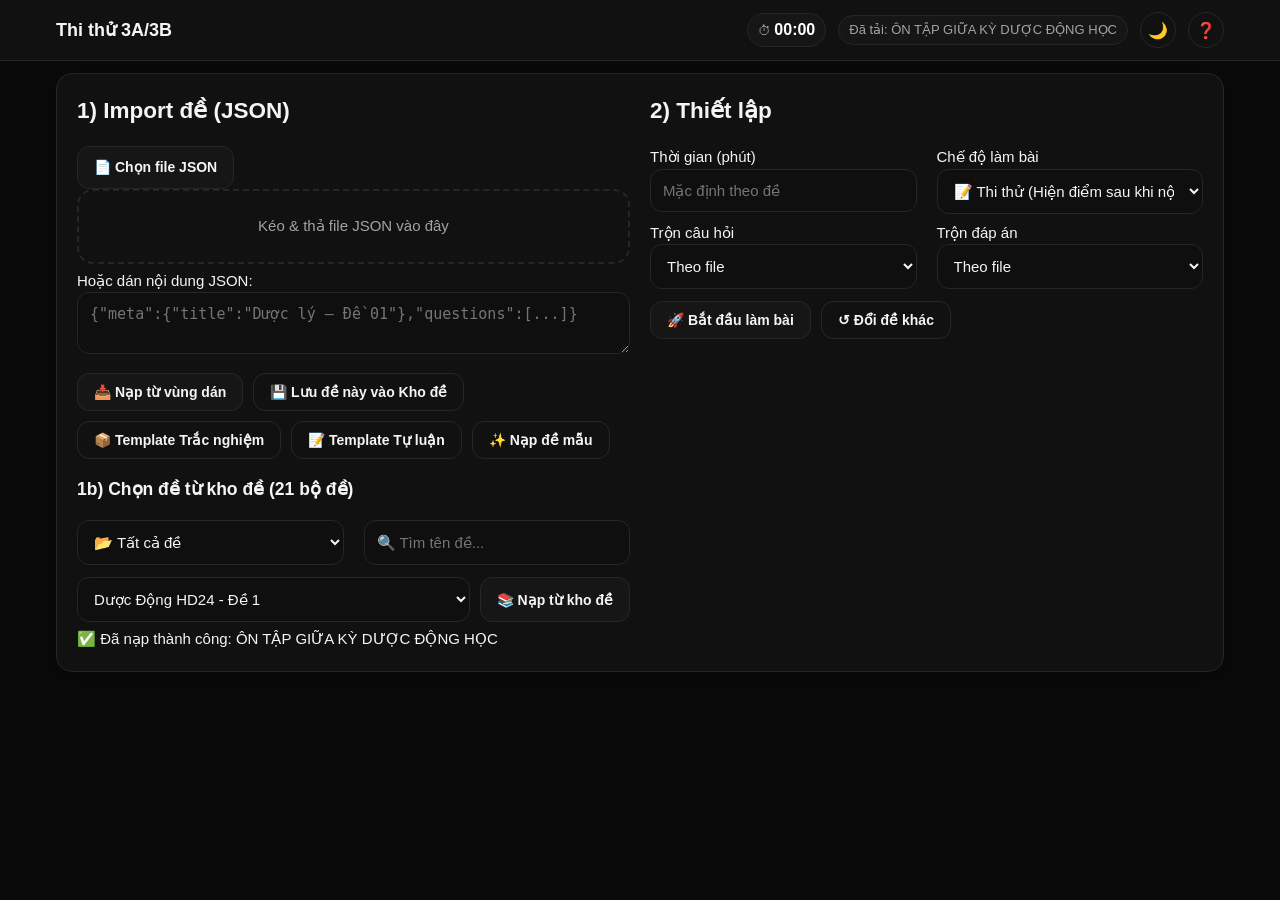
==== commit 8e471baf: "fix: Tu dong nap de ngay khi mo web hoac chon dropdown, nhung san embedded-bank de chay offline khon" ====
--- a/index.html
+++ b/index.html
@@ -292,6 +292,7 @@
     </div>
   </div>
   
+  <script src="embedded-bank.js"></script>
   <script src="app.js"></script>
 </body>
 </html>
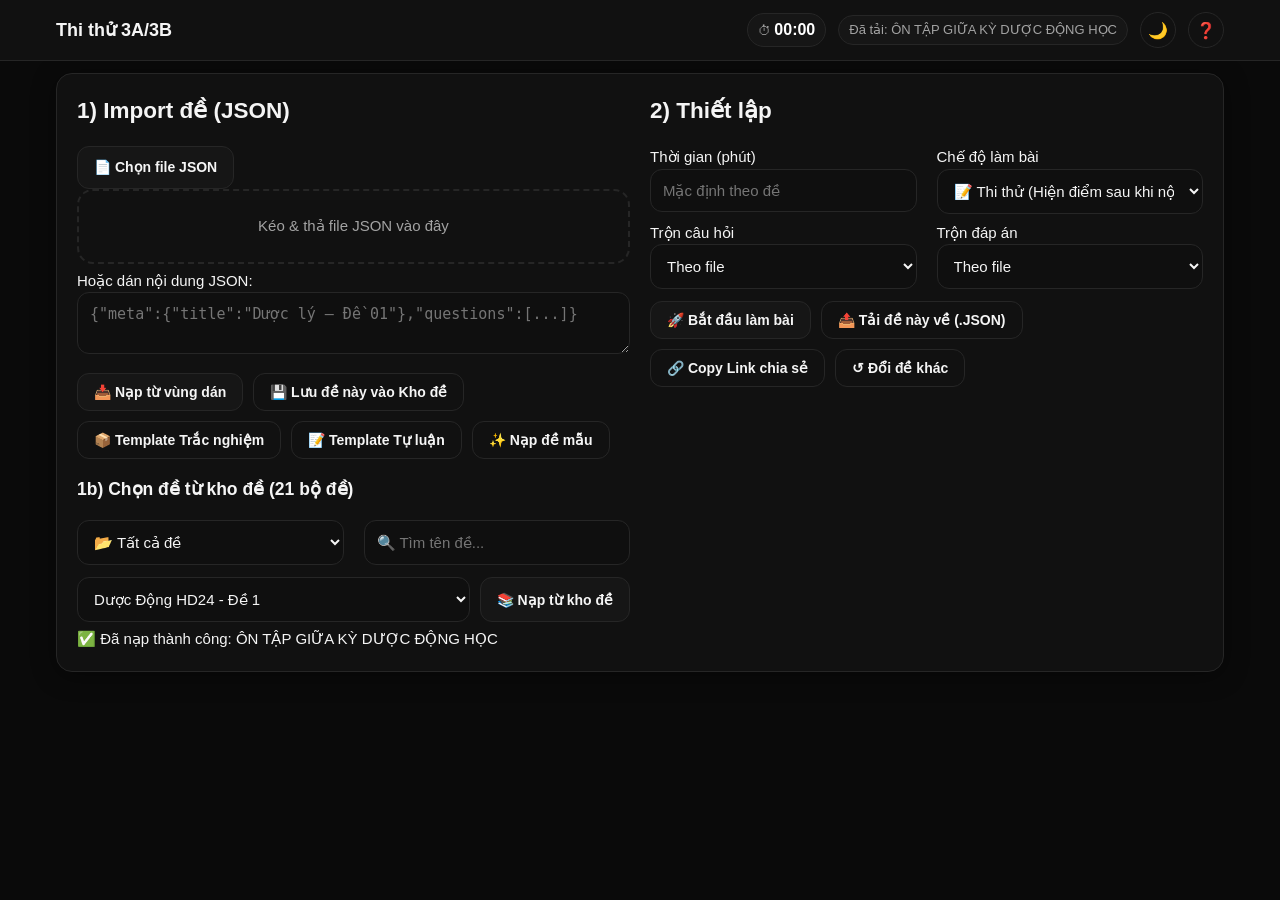
==== commit df1b7434: "feat: Them bo form tao Prompt AI tuy bien theo yeu cau, nut tai de JSON va chia se de thi qua Link" ====
--- a/index.html
+++ b/index.html
@@ -85,6 +85,8 @@
           </div>
           <div class="btn-row mt10">
             <button class="btn" id="btnStart" disabled>🚀 Bắt đầu làm bài</button>
+            <button class="btn ghost" id="btnExportCurrentJson" disabled title="Tải file JSON đề này về máy để gửi cho bạn bè">📤 Tải đề này về (.JSON)</button>
+            <button class="btn ghost" id="btnShareLink" disabled title="Tạo link chứa đề thi này gửi cho bạn bè mở là làm được ngay">🔗 Copy Link chia sẻ</button>
             <button class="btn ghost" id="btnReset" disabled>↺ Đổi đề khác</button>
           </div>
         </div>
@@ -203,91 +205,67 @@
         
         <hr style="border-color: var(--line); margin: 20px 0;">
 
-        <h3>🤖 Prompt AI để tự tạo đề</h3>
-        <p class="muted">Copy câu lệnh dưới đây dán vào AI (ChatGPT, Gemini,...), rồi dán tài liệu của bạn xuống dưới cùng để AI sinh file JSON chuẩn.</p>
+        <h3>🤖 Tạo Prompt AI Theo Yêu Cầu Của Bạn</h3>
+        <p class="muted">Điền các thông số bạn muốn vào bảng dưới đây, sau đó bấm <b>"Tạo Prompt AI"</b> để hệ thống tự sinh câu lệnh chuẩn xác nhất dán vào AI (ChatGPT, Gemini, Claude...).</p>
         
-        <div class="prompt-box" id="promptText">Hãy đóng vai trò là một chuyên gia giáo dục và khảo thí để thiết kế bộ đề thi dựa trên tài liệu tôi cung cấp.
-
-THÔNG SỐ BỘ ĐỀ THEO YÊU CẦU:
-- Tên môn học / Chủ đề: [Điền tên đề, ví dụ: Dược lý Kháng sinh]
-- Tổng số lượng câu hỏi: [Ví dụ: 30 câu]
-- Phân bổ theo loại câu hỏi:
-  + Trắc nghiệm 1 đáp án (type "single"): [Ví dụ: 20 câu]
-  + Trắc nghiệm nhiều đáp án (type "multi"): [Ví dụ: 5 câu]
-  + Tự luận ngắn / Điền khuyết (type "essay"): [Ví dụ: 5 câu]
-- Tỉ lệ độ khó:
-  + Nhận biết / Dễ (easy): [Ví dụ: 40%]
-  + Thông hiểu / Trung bình (medium): [Ví dụ: 40%]
-  + Vận dụng / Khó (hard): [Ví dụ: 20%]
-- Thời gian làm bài: [Ví dụ: 30 phút = 1800 giây]
-
-YÊU CẦU BẮT BUỘC (RẤT QUAN TRỌNG):
-1. Bám sát 100% tài liệu cung cấp: KHÔNG tự bịa hoặc suy diễn kiến thức ngoài tài liệu.
-2. Giải thích chi tiết (explanation): Mỗi câu bắt buộc phải có trường "explanation" trích dẫn cụ thể ý từ tài liệu để đối chiếu và tự chấm.
-3. Quy định cấu trúc từng loại câu hỏi:
-   - Câu trắc nghiệm 1 đáp án (single): Mảng options chứa các lựa chọn. Trường correct là mảng chứa đúng 1 chỉ mục số nguyên dạng 0-index (ví dụ: [1]).
-   - Câu trắc nghiệm nhiều đáp án (multi): Trường correct chứa các chỉ mục số nguyên dạng 0-index (ví dụ: [0, 2]).
-   - Câu Tự luận / Trả lời ngắn / Điền khuyết (essay):
-     + Không cần mảng options (hoặc để rỗng []).
-     + Trường "sample_answer": Chứa câu trả lời mẫu chuẩn / từ khóa cần điền.
-     + Trường "grading_criteria": [Mảng các ý chính để chấm điểm, ví dụ: "+0.5đ nếu nêu đúng cơ chế...", "+0.5đ nếu nêu đúng liều..."]
-4. Định dạng dữ liệu:
-   - Trường correct chỉ chứa SỐ NGUYÊN (Integer), TUYỆT ĐỐI không dùng chuỗi String ([0], KHÔNG viết ["0"]).
-   - Trường difficulty: ghi rõ "easy" | "medium" | "hard".
-   - Trường tags: mảng các từ khóa chủ đề (ví dụ: ["Kháng sinh", "Cơ chế"]).
-5. Định dạng đầu ra:
-   - Trả về DUY NHẤT mã JSON hợp lệ bắt đầu bằng { và kết thúc bằng }.
-   - KHÔNG dùng markdown ```json, KHÔNG có văn bản chào hỏi hay ghi chú nào khác.
-
-TEMPLATE JSON CHUẨN:
-{
-  "meta": {
-    "title": "[Tên đề thi của bạn]",
-    "time_limit_sec": 1800,
-    "shuffle_questions": true,
-    "shuffle_options": true
-  },
-  "questions": [
-    {
-      "id": "Q01",
-      "type": "single",
-      "question": "Nội dung câu hỏi 1 lựa chọn đúng?",
-      "options": ["Đáp án A", "Đáp án B đúng", "Đáp án C", "Đáp án D"],
-      "correct": [1],
-      "difficulty": "easy",
-      "tags": ["Khái niệm"],
-      "explanation": "Trích dẫn tài liệu: Theo mục 1..."
-    },
-    {
-      "id": "Q02",
-      "type": "multi",
-      "question": "Những nhận định nào sau đây là ĐÚNG? (Chọn nhiều)",
-      "options": ["Ý đúng 1", "Ý sai", "Ý đúng 2", "Ý sai"],
-      "correct": [0, 2],
-      "difficulty": "medium",
-      "tags": ["Đặc điểm"],
-      "explanation": "Trích dẫn tài liệu: Ý 1 và Ý 3 đúng vì..."
-    },
-    {
-      "id": "Q03",
-      "type": "essay",
-      "question": "Trình bày cơ chế tác dụng và 2 chỉ định chính của thuốc X?",
-      "sample_answer": "- Cơ chế: ức chế men Y dẫn đến...\n- Chỉ định: 1) Điều trị bệnh A; 2) Điều trị bệnh B.",
-      "grading_criteria": [
-        "Nêu đúng cơ chế tác dụng (1.0 điểm)",
-        "Nêu đúng chỉ định 1 (0.5 điểm)",
-        "Nêu đúng chỉ định 2 (0.5 điểm)"
-      ],
-      "difficulty": "hard",
-      "tags": ["Tự luận", "Cơ chế & Chỉ định"],
-      "explanation": "Chi tiết trong tài liệu trang..."
-    }
-  ]
-}
-
-TÀI LIỆU CỦA TÔI:
-[Dán tài liệu học tập của bạn vào đây]</div>
-        <button class="btn mt10" id="btnCopyPrompt" style="background: var(--ok); color: #000; border: none; font-weight: bold;">📋 Copy Prompt</button>
+        <div class="card pad" style="background: var(--surface-subtle); border: 1px solid var(--line); margin-bottom: 16px;">
+          <div class="grid-2">
+            <label>Tên môn học / Chủ đề bài thi:
+              <input type="text" id="pmSubject" placeholder="VD: Dược lý Kháng sinh, Hóa Dược 1,..." value="Dược lý học" />
+            </label>
+            <label>Thời gian làm bài (phút):
+              <input type="number" id="pmTime" min="1" value="20" placeholder="VD: 20" />
+            </label>
+          </div>
+
+          <div style="margin-top: 12px;">
+            <b>Số lượng & Loại câu hỏi mong muốn:</b>
+            <div class="grid-2 mt6">
+              <label>Số câu Trắc nghiệm 1 đáp án:
+                <input type="number" id="pmSingle" min="0" value="15" />
+              </label>
+              <label>Số câu Trắc nghiệm nhiều đáp án:
+                <input type="number" id="pmMulti" min="0" value="5" />
+              </label>
+            </div>
+            <div class="grid-2 mt6">
+              <label>Số câu Tự luận / Điền khuyết ngắn:
+                <input type="number" id="pmEssay" min="0" value="2" />
+              </label>
+              <label>Phân bổ độ khó:
+                <select id="pmDifficulty">
+                  <option value="balanced">Cân bằng (40% Dễ - 40% Vừa - 20% Khó)</option>
+                  <option value="easy">Cơ bản / Nhận biết (60% Dễ - 40% Vừa)</option>
+                  <option value="hard">Nâng cao / Vận dụng (30% Vừa - 70% Khó)</option>
+                  <option value="custom">Tùy biến từ Dễ đến Khó</option>
+                </select>
+              </label>
+            </div>
+          </div>
+
+          <div style="margin-top: 12px;">
+            <label>Ghi chú trọng tâm / Yêu cầu nội dung đặc biệt (tùy chọn):
+              <input type="text" id="pmSpecialFocus" placeholder="VD: Tập trung hỏi sâu về cơ chế tác dụng, chỉ định và độc tính..." />
+            </label>
+          </div>
+
+          <div style="margin-top: 12px;">
+            <label>Nội dung tài liệu học tập của bạn (dán vào đây hoặc dán sau):
+              <textarea id="pmDocument" rows="3" placeholder="Dán nội dung bài học, bài giảng hoặc tài liệu tóm tắt vào đây (để trống nếu muốn dán sau trong ChatGPT)..."></textarea>
+            </label>
+          </div>
+
+          <div class="btn-row mt10">
+            <button class="btn" id="btnGeneratePrompt" style="background: var(--accent); color: var(--bg); font-weight: bold;">✨ Tạo Prompt AI Tùy Biến</button>
+            <button class="btn ghost" id="btnResetPromptForm">↺ Đặt lại mặc định</button>
+          </div>
+        </div>
+
+        <div class="space-between mb6">
+          <b>Kết quả Prompt được sinh ra:</b>
+          <button class="btn btn-sm" id="btnCopyPrompt" style="background: var(--ok); color: #000; border: none; font-weight: bold;">📋 Copy Prompt này</button>
+        </div>
+        <div class="prompt-box" id="promptText" style="max-height: 280px; overflow-y: auto;">(Bấm nút "Tạo Prompt AI Tùy Biến" ở trên để sinh câu lệnh chuẩn)</div>
       </div>
     </div>
   </div>
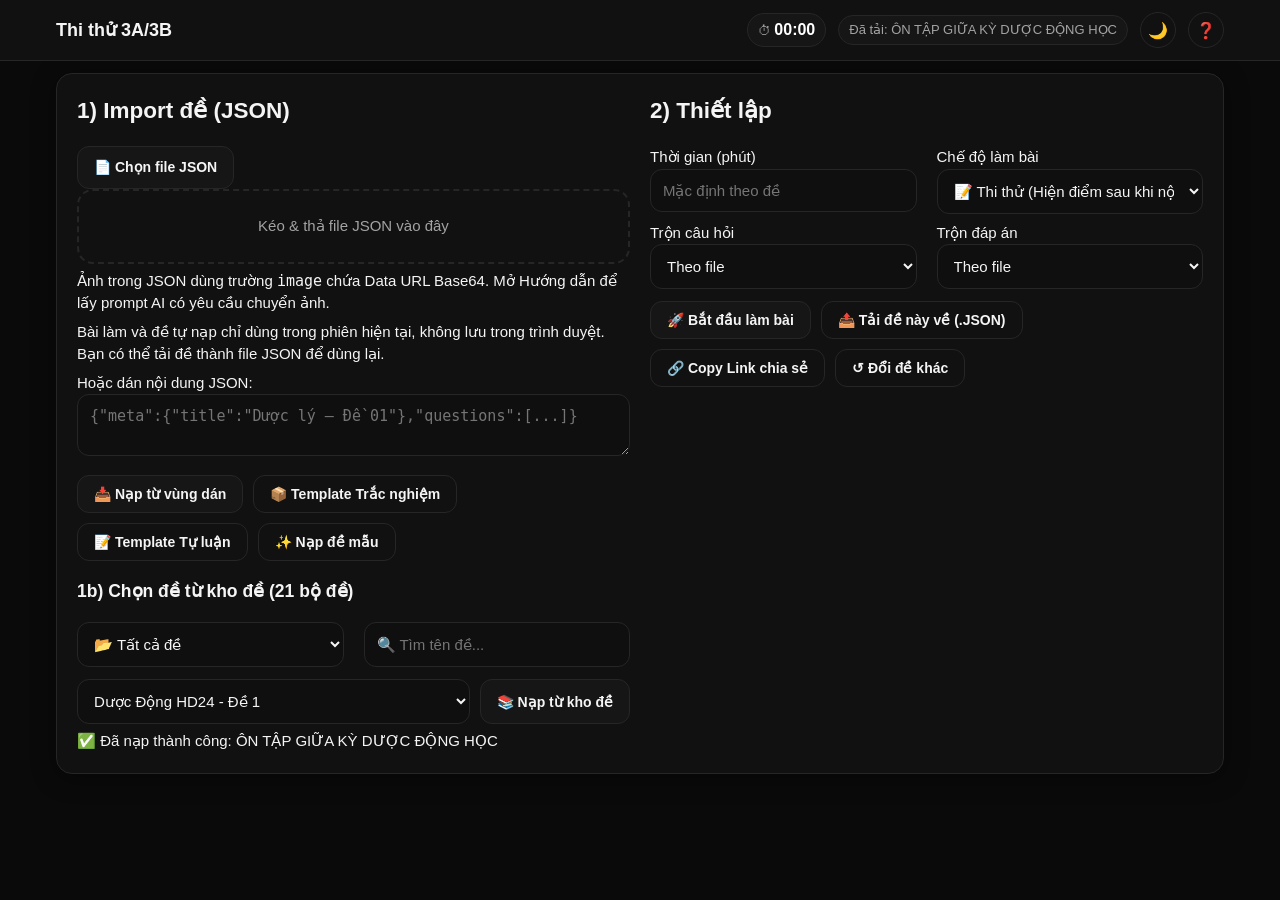
==== commit dcb01df3: "feat: support embedded question images and review navigation without local storage" ====
--- a/index.html
+++ b/index.html
@@ -28,11 +28,12 @@
             <label class="btn" for="fileInput">📄 Chọn file JSON</label>
             <input id="fileInput" type="file" accept="application/json" />
             <div class="drop" id="drop">Kéo & thả file JSON vào đây</div>
+            <div class="muted mt6">Ảnh trong JSON dùng trường <code>image</code> chứa Data URL Base64. Mở Hướng dẫn để lấy prompt AI có yêu cầu chuyển ảnh.</div>
+            <div class="muted mt6">Bài làm và đề tự nạp chỉ dùng trong phiên hiện tại, không lưu trong trình duyệt. Bạn có thể tải đề thành file JSON để dùng lại.</div>
             <div class="muted mt6">Hoặc dán nội dung JSON:</div>
             <textarea id="paste" placeholder='{"meta":{"title":"Dược lý – Đề 01"},"questions":[...]}'></textarea>
             <div class="btn-row">
               <button class="btn" id="btnParse">📥 Nạp từ vùng dán</button>
-              <button class="btn ghost" id="btnSaveToBank" title="Lưu đề đang nạp vào kho đề cục bộ của bạn">💾 Lưu đề này vào Kho đề</button>
               <button class="btn ghost" id="btnTemplate">📦 Template Trắc nghiệm</button>
               <button class="btn ghost" id="btnEssayTemplate">📝 Template Tự luận</button>
               <button class="btn ghost" id="btnSample">✨ Nạp đề mẫu</button>
@@ -196,13 +197,14 @@
       <div class="guide-content">
         <h3>⌨️ Phím tắt hỗ trợ</h3>
         <ul style="color: var(--muted); margin-bottom: 20px; line-height: 1.8;">
-          <li><b>Mũi tên Trái/Phải (← / →):</b> Chuyển câu hỏi trước/sau.</li>
+          <li><b>Mũi tên Trái/Phải (← / →):</b> Chuyển câu hỏi trước/sau, kể cả sau khi nộp bài.</li>
           <li><b>Phím A, B, C, D, E (hoặc 1, 2, 3, 4, 5):</b> Chọn đáp án nhanh.</li>
           <li><b>Phím F:</b> Đặt / Hủy cờ đánh dấu (Flag) câu đang xem.</li>
           <li><b>Phím Enter:</b> Nộp bài.</li>
           <li><b>Phím ? (Shift + /):</b> Bật/tắt nhanh bảng hướng dẫn này.</li>
         </ul>
         
+        <p class="muted">Để tạo câu hỏi có ảnh: đính kèm tài liệu và ảnh nguồn khi gửi prompt cho AI. Prompt yêu cầu AI chuyển ảnh thành Base64 và nhúng vào JSON; web đọc trực tiếp, không cần tải ảnh riêng.</p>
         <hr style="border-color: var(--line); margin: 20px 0;">
 
         <h3>🤖 Tạo Prompt AI Theo Yêu Cầu Của Bạn</h3>
--- a/style.css
+++ b/style.css
@@ -135,3 +135,12 @@
   main.wrap { padding-bottom: 100px; }
 }
 @keyframes fadeIn { from { opacity: 0; transform: translateY(-4px); } to { opacity: 1; transform: none; } }
+
+/* Embedded question images, shared by the quiz and results. */
+.question-image { margin: 12px 0; }
+.question-image img { display: block; max-width: 100%; max-height: 440px; object-fit: contain; border-radius: 8px; background: #fff; }
+.question-image figcaption { margin-top: 6px; color: var(--muted); font-size: 13px; white-space: pre-wrap; }
+@media print {
+  .question-image { break-inside: avoid; }
+  .question-image img { max-height: 300px; }
+}
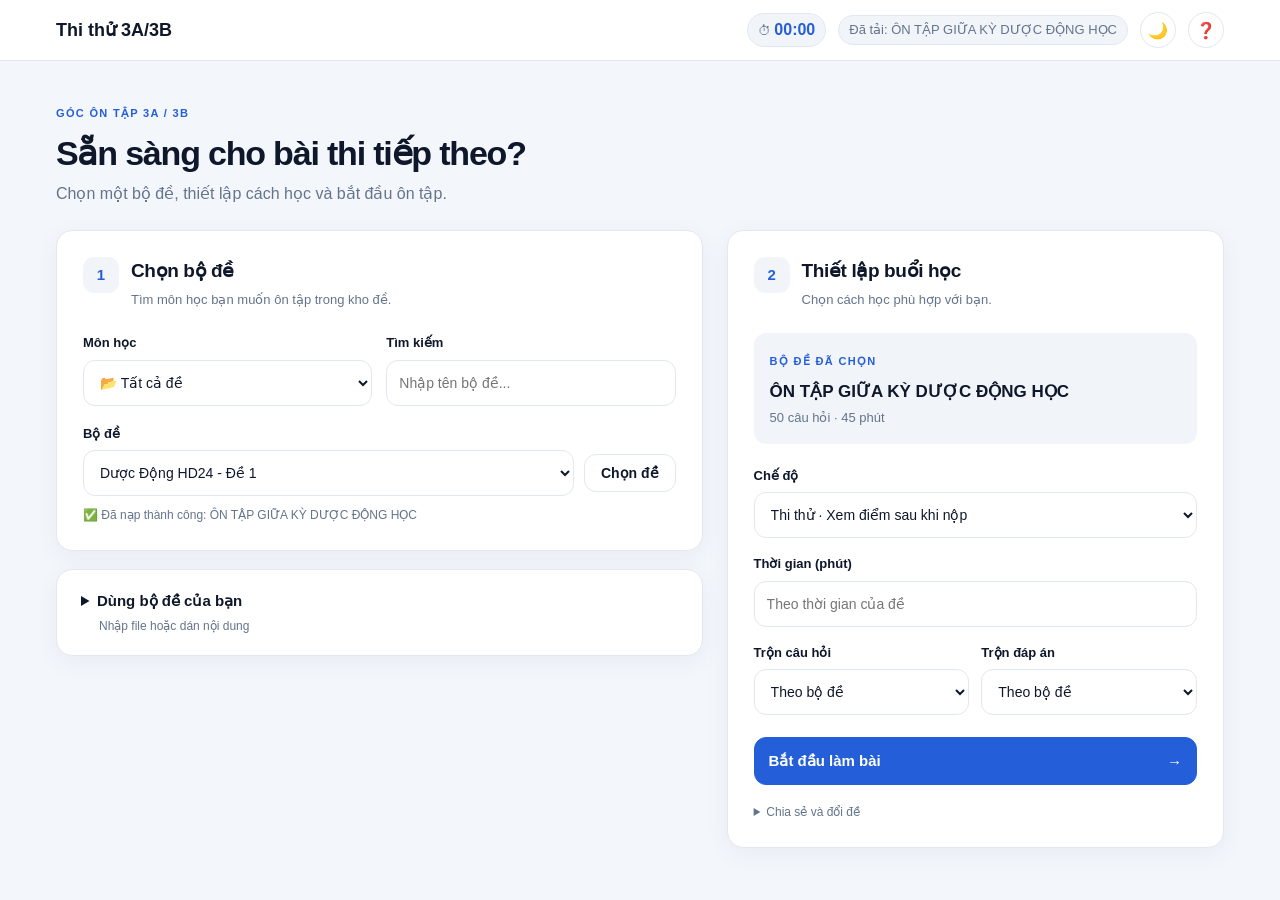
==== commit 8b7cd022: "fix: refresh quiz start screen, theme colors and cached assets" ====
--- a/index.html
+++ b/index.html
@@ -4,7 +4,7 @@
   <meta charset="utf-8" />
   <meta name="viewport" content="width=device-width, initial-scale=1, viewport-fit=cover" />
   <title>UMP NHN - Quiz Thi Thử</title>
-  <link rel="stylesheet" href="style.css" />
+  <link rel="stylesheet" href="style.css?v=20261028-2" />
 </head>
 <body>
   <header class="header hide-print">
@@ -15,82 +15,63 @@
       <div class="pill">⏱ <span class="timer" id="headerTimer">00:00</span></div>
       <div class="pill hide" id="headerInfo">Chưa tải đề</div>
       <button class="theme-icon" id="btnThemeToggle" title="Chuyển giao diện Sáng/Tối" aria-label="Đổi giao diện">🌓</button>
-      <button class="help-icon" id="btnHelp" title="Hướng dẫn & AI Prompt" aria-label="Hướng dẫn">❓</button>
+      <button class="help-icon" id="btnHelp" title="Hướng dẫn và lưu ý" aria-label="Hướng dẫn">❓</button>
     </div>
   </header>
 
   <main class="wrap">
-    <section class="card pad hide-print" id="loader">
-      <div class="grid-2">
-        <div>
-          <h2 class="mt0">1) Import đề (JSON)</h2>
-          <div class="uploader">
-            <label class="btn" for="fileInput">📄 Chọn file JSON</label>
-            <input id="fileInput" type="file" accept="application/json" />
-            <div class="drop" id="drop">Kéo & thả file JSON vào đây</div>
-            <div class="muted mt6">Ảnh trong JSON dùng trường <code>image</code> chứa Data URL Base64. Mở Hướng dẫn để lấy prompt AI có yêu cầu chuyển ảnh.</div>
-            <div class="muted mt6">Bài làm và đề tự nạp chỉ dùng trong phiên hiện tại, không lưu trong trình duyệt. Bạn có thể tải đề thành file JSON để dùng lại.</div>
-            <div class="muted mt6">Hoặc dán nội dung JSON:</div>
-            <textarea id="paste" placeholder='{"meta":{"title":"Dược lý – Đề 01"},"questions":[...]}'></textarea>
-            <div class="btn-row">
-              <button class="btn" id="btnParse">📥 Nạp từ vùng dán</button>
-              <button class="btn ghost" id="btnTemplate">📦 Template Trắc nghiệm</button>
-              <button class="btn ghost" id="btnEssayTemplate">📝 Template Tự luận</button>
-              <button class="btn ghost" id="btnSample">✨ Nạp đề mẫu</button>
-            </div>
-          </div>
-          <div class="mt10">
-            <h3>1b) Chọn đề từ kho đề (21 bộ đề)</h3>
-            <div class="grid-2 mt6">
-              <select id="bankCategorySelect">
-                <option value="all">📂 Tất cả môn học</option>
-              </select>
-              <input type="text" id="bankSearchInput" placeholder="🔍 Tìm tên đề..." />
-            </div>
-            <div class="btn-row mt6">
-              <select id="bankSelect" style="flex:1;"><option value="">-- Đang nạp danh sách đề... --</option></select>
-              <button class="btn" id="btnBankLoad">📚 Nạp từ kho đề</button>
-            </div>
-            <div class="muted mt6" id="bankStatus"></div>
-          </div>
-        </div>
-
-        <div>
-          <h2 class="mt0">2) Thiết lập</h2>
-          <div class="grid-2">
-            <label>Thời gian (phút)
-              <input type="number" id="minutes" min="1" step="1" placeholder="Mặc định theo đề" />
-            </label>
-            <label>Chế độ làm bài
-              <select id="quizMode">
-                <option value="exam">📝 Thi thử (Hiện điểm sau khi nộp)</option>
-                <option value="practice">⚡ Luyện tập (Hiện đúng/sai ngay)</option>
-              </select>
-            </label>
-          </div>
-          <div class="grid-2 mt8">
-            <label>Trộn câu hỏi
-              <select id="shuffleQ">
-                <option value="file">Theo file</option>
-                <option value="yes">Luôn trộn</option>
-                <option value="no">Không trộn</option>
-              </select>
-            </label>
-            <label>Trộn đáp án
-              <select id="shuffleO">
-                <option value="file">Theo file</option>
-                <option value="yes">Luôn trộn</option>
-                <option value="no">Không trộn</option>
-              </select>
-            </label>
-          </div>
-          <div class="btn-row mt10">
-            <button class="btn" id="btnStart" disabled>🚀 Bắt đầu làm bài</button>
-            <button class="btn ghost" id="btnExportCurrentJson" disabled title="Tải file JSON đề này về máy để gửi cho bạn bè">📤 Tải đề này về (.JSON)</button>
-            <button class="btn ghost" id="btnShareLink" disabled title="Tạo link chứa đề thi này gửi cho bạn bè mở là làm được ngay">🔗 Copy Link chia sẻ</button>
-            <button class="btn ghost" id="btnReset" disabled>↺ Đổi đề khác</button>
-          </div>
-        </div>
+    <section class="hide-print" id="loader">
+      <div class="welcome">
+        <span class="eyebrow">GÓC ÔN TẬP 3A / 3B</span>
+        <h2>Sẵn sàng cho bài thi tiếp theo?</h2>
+        <p>Chọn một bộ đề, thiết lập cách học và bắt đầu ôn tập.</p>
+      </div>
+      <div class="start-layout">
+        <div class="start-sources">
+          <section class="card pad bank-card">
+            <div class="step-heading"><span class="step-number">1</span><div><h3>Chọn bộ đề</h3><p class="muted">Tìm môn học bạn muốn ôn tập trong kho đề.</p></div></div>
+            <div class="bank-filters">
+              <label>Môn học<select id="bankCategorySelect"><option value="all">Tất cả môn học</option></select></label>
+              <label>Tìm kiếm<input type="text" id="bankSearchInput" placeholder="Nhập tên bộ đề..." /></label>
+            </div>
+            <label class="field-label" for="bankSelect">Bộ đề</label>
+            <div class="bank-picker">
+              <select id="bankSelect"><option value="">Đang tải danh sách đề...</option></select>
+              <button class="btn ghost" id="btnBankLoad">Chọn đề</button>
+            </div>
+            <div class="muted mt10" id="bankStatus" role="status"></div>
+          </section>
+          <details class="card import-card">
+            <summary>Dùng bộ đề của bạn <span>Nhập file hoặc dán nội dung</span></summary>
+            <div class="pad uploader">
+              <div class="import-actions"><label class="btn" for="fileInput">Chọn file JSON</label><input id="fileInput" type="file" accept=".json,application/json" /><div class="drop" id="drop">Hoặc kéo thả file vào đây</div></div>
+              <label for="paste" class="field-label">Dán nội dung bộ đề</label>
+              <textarea id="paste" rows="4" placeholder='{"meta":{"title":"Tên bộ đề"},"questions":[...]}'></textarea>
+              <div class="btn-row"><button class="btn" id="btnParse">Nạp nội dung</button></div>
+              <details class="sample-tools"><summary>Mẫu bộ đề</summary><div class="btn-row">
+                <button class="btn ghost btn-sm" id="btnTemplate">Mẫu trắc nghiệm có ảnh</button>
+                <button class="btn ghost btn-sm" id="btnEssayTemplate">Mẫu tự luận</button>
+                <button class="btn ghost btn-sm" id="btnSample">Dùng thử đề mẫu</button>
+              </div></details>
+            </div>
+          </details>
+        </div>
+        <section class="card pad setup-card">
+          <div class="step-heading"><span class="step-number">2</span><div><h3>Thiết lập buổi học</h3><p class="muted">Chọn cách học phù hợp với bạn.</p></div></div>
+          <div class="selected-quiz"><span class="eyebrow">BỘ ĐỀ ĐÃ CHỌN</span><h4 id="readyTitle">Chưa chọn bộ đề</h4><p id="readyMeta" class="muted">Chọn một bộ đề để bắt đầu.</p></div>
+          <label>Chế độ<select id="quizMode"><option value="exam">Thi thử · Xem điểm sau khi nộp</option><option value="practice">Luyện tập · Xem đúng/sai ngay</option></select></label>
+          <label>Thời gian (phút)<input type="number" id="minutes" min="1" step="1" placeholder="Theo thời gian của đề" /></label>
+          <div class="grid-2 shuffle-settings">
+            <label>Trộn câu hỏi<select id="shuffleQ"><option value="file">Theo bộ đề</option><option value="yes">Có</option><option value="no">Không</option></select></label>
+            <label>Trộn đáp án<select id="shuffleO"><option value="file">Theo bộ đề</option><option value="yes">Có</option><option value="no">Không</option></select></label>
+          </div>
+          <button class="btn primary start-button" id="btnStart" disabled>Bắt đầu làm bài <span aria-hidden="true">→</span></button>
+          <details class="share-tools"><summary>Chia sẻ và đổi đề</summary><div class="btn-row">
+            <button class="btn ghost btn-sm" id="btnExportCurrentJson" disabled>Tải bộ đề</button>
+            <button class="btn ghost btn-sm" id="btnShareLink" disabled>Sao chép liên kết</button>
+            <button class="btn ghost btn-sm" id="btnReset" disabled>Bỏ chọn đề</button>
+          </div></details>
+        </section>
       </div>
     </section>
 
@@ -180,7 +161,7 @@
   </main>
 
   <!-- Hình ảnh phóng to -->
-  <div id="imageLightbox" class="modal-backdrop hide" aria-hidden="true">
+  <div id="imageLightbox" class="modal-backdrop" aria-hidden="true">
     <div style="position:relative; display:flex; flex-direction:column; align-items:center;">
         <button id="closeLightbox" class="btn ghost" style="position:absolute; top:-40px; right:0; background:rgba(0,0,0,0.5); color:#fff;">✖ Đóng</button>
         <img id="lightboxImg" src="" style="max-width:90vw; max-height:90vh; border-radius:8px; object-fit:contain;" />
@@ -191,10 +172,16 @@
   <div id="guideOverlay" class="guide-overlay" aria-hidden="true">
     <div class="guide-box">
       <div class="guide-header space-between">
-        <h2>💡 Hướng dẫn & Lấy Prompt</h2>
+        <h2>Hướng dẫn và lưu ý</h2>
         <button class="btn ghost btn-sm" id="closeGuide" style="border-color: #444;">✖ Đóng</button>
       </div>
       <div class="guide-content">
+        <h3>Lưu ý khi sử dụng</h3>
+        <ul class="muted">
+          <li>Bài làm và bộ đề tự nạp chỉ được giữ trong phiên hiện tại. Tải lại hoặc đóng trang sẽ mất tiến độ.</li>
+          <li>Bạn có thể tải bộ đề thành file JSON để dùng lại hoặc chia sẻ.</li>
+          <li>Ảnh được nhúng trong bộ đề dưới dạng Base64. Bấm vào ảnh để phóng to.</li>
+        </ul>
         <h3>⌨️ Phím tắt hỗ trợ</h3>
         <ul style="color: var(--muted); margin-bottom: 20px; line-height: 1.8;">
           <li><b>Mũi tên Trái/Phải (← / →):</b> Chuyển câu hỏi trước/sau, kể cả sau khi nộp bài.</li>
@@ -273,6 +260,6 @@
   </div>
   
   <script src="embedded-bank.js"></script>
-  <script src="app.js"></script>
+  <script src="app.js?v=20261028-2"></script>
 </body>
 </html>
--- a/style.css
+++ b/style.css
@@ -1,15 +1,16 @@
 :root {
-  --bg: #0a0a0a; --surface: #111; --surface-subtle: #161616; --muted: #a3a3a3; --text: #f5f5f5; --line: #262626;
-  --accent: #fff; --ok: #22c55e; --bad: #ef4444; --warn: #f59e0b; --input-bg: #0f0f0f;
+  --bg: #10151f; --surface: #19212e; --surface-subtle: #222d3d; --muted: #a7b5c9; --text: #edf2fa; --line: #344155;
+  --accent: #90b9ff; --on-accent: #102445; --shadow: 0 6px 24px rgba(0,0,0,.14); color-scheme: dark; --ok: #22c55e; --bad: #ef4444; --warn: #f59e0b; --input-bg: #0f0f0f;
   --safe-area-bottom: env(safe-area-inset-bottom, 20px);
 }
 [data-theme="light"] {
-  --bg: #f8fafc; --surface: #ffffff; --surface-subtle: #f1f5f9; --muted: #64748b; --text: #0f172a; --line: #e2e8f0;
-  --accent: #0f172a; --ok: #16a34a; --bad: #dc2626; --warn: #d97706; --input-bg: #ffffff;
+  --bg: #f3f6fb; --surface: #ffffff; --surface-subtle: #f1f5f9; --muted: #64748b; --text: #0f172a; --line: #e2e8f0;
+  --accent: #255ed9; --on-accent: #fff; --shadow: 0 6px 24px rgba(32,55,90,.05); color-scheme: light; --ok: #16a34a; --bad: #dc2626; --warn: #d97706; --input-bg: #ffffff;
 }
 * { box-sizing: border-box; -webkit-tap-highlight-color: transparent; }
 html, body { height: 100%; }
 body { margin: 0; font-family: -apple-system, BlinkMacSystemFont, "Segoe UI", Roboto, Helvetica, Arial, sans-serif; background: var(--bg); color: var(--text); font-size: 15px; line-height: 1.5; transition: background 0.2s, color 0.2s; }
+.muted { color: var(--muted); }
 a { color: var(--text); text-decoration: none; }
 
 .header { position: sticky; top: 0; z-index: 50; background: var(--surface); border-bottom: 1px solid var(--line); }
@@ -25,7 +26,7 @@
 .help-icon:hover, .theme-icon:hover { border-color: var(--accent); color: var(--text); }
 
 .mt0{margin-top:0}.mt6{margin-top:6px}.mt8{margin-top:8px}.mt10{margin-top:10px}.mb2{margin-bottom:2px}.mb10{margin-bottom:10px}.hide{display:none!important}
-.card { background: var(--surface); border: 1px solid var(--line); border-radius: 16px; box-shadow: 0 4px 24px rgba(0,0,0,0.4); }
+.card { background: var(--surface); border: 1px solid var(--line); border-radius: 16px; box-shadow: var(--shadow); }
 .pad { padding: 20px; }
 .btn { display: inline-flex; align-items: center; justify-content: center; gap: 8px; border: 1px solid var(--line); border-radius: 12px; padding: 10px 16px; background: var(--surface-subtle); color: var(--text); font-weight: 600; font-size: 14px; cursor: pointer; transition: 0.2s; }
 .btn:active { transform: scale(0.96); opacity: 0.8; }
@@ -59,7 +60,7 @@
 .opt.correct { border-color: var(--ok) !important; background: rgba(34, 197, 94, 0.12) !important; }
 .opt.wrong { border-color: var(--bad) !important; background: rgba(239, 68, 68, 0.12) !important; }
 .badge { display: inline-flex; align-items: center; justify-content: center; width: 28px; height: 28px; border: 1px solid var(--line); border-radius: 8px; font-weight: 700; background: var(--surface-subtle); color: var(--text); flex: 0 0 auto; font-size: 13px; }
-.opt.chosen .badge { background: var(--accent); color: var(--bg); border-color: var(--accent); }
+.opt.chosen .badge { background: var(--accent); color: var(--on-accent); border-color: var(--accent); }
 .exp { margin-top: 16px; border: 1px dashed var(--line); border-radius: 12px; padding: 16px; background: var(--surface-subtle); color: var(--text); display: none; line-height: 1.6; }
 .exp.show { display: block; animation: fadeIn 0.3s; }
 
@@ -67,7 +68,7 @@
 .section { background: var(--surface); border: 1px solid var(--line); border-radius: 14px; overflow: hidden; }
 .chips { display: flex; gap: 8px; flex-wrap: wrap; }
 .chip { border: 1px solid var(--line); border-radius: 99px; padding: 6px 12px; background: var(--surface-subtle); color: var(--muted); font-size: 12px; cursor: pointer; }
-.chip.active { color: var(--bg); background: var(--accent); border-color: var(--accent); font-weight: 600; }
+.chip.active { color: var(--on-accent); background: var(--accent); border-color: var(--accent); font-weight: 600; }
 
 .matrix { max-height: 400px; overflow-y: auto; border-top: 1px solid var(--line); }
 .mrow { display: flex; gap: 10px; align-items: center; justify-content: space-between; padding: 8px 12px; border-bottom: 1px solid var(--line); }
@@ -85,7 +86,7 @@
 
 .nav-group { display: flex; gap: 8px; margin-top: 10px; }
 .nav-group #btnPrev, .nav-group #btnNext { flex: 1; }
-.nav-group #btnSubmit { flex: 0 0 auto; background: var(--accent); color: #000; border-color: var(--accent); }
+.nav-group #btnSubmit { flex: 0 0 auto; background: var(--accent); color: var(--on-accent); border-color: var(--accent); }
 
 .modal-backdrop { position: fixed; inset: 0; background: rgba(0,0,0,0.85); display: none; align-items: center; justify-content: center; z-index: 100; backdrop-filter: blur(4px); padding: 16px; }
 .modal-backdrop.show { display: flex; }
@@ -94,10 +95,10 @@
 .guide-overlay { position: fixed; inset: 0; background: rgba(0,0,0,0.8); z-index: 999; display: none; align-items: center; justify-content: center; backdrop-filter: blur(5px); padding: 16px; }
 .guide-overlay.active { display: flex; animation: fadeIn 0.2s; }
 .guide-box { width: 100%; max-width: 750px; background: var(--surface); border: 1px solid var(--line); border-radius: 16px; overflow: hidden; box-shadow: 0 10px 40px rgba(0,0,0,0.5); }
-.guide-header { padding: 16px 20px; border-bottom: 1px solid var(--line); background: #161616; }
+.guide-header { padding: 16px 20px; border-bottom: 1px solid var(--line); background: var(--surface-subtle); }
 .guide-header h2 { margin: 0; font-size: 18px; color: var(--accent); }
 .guide-content { padding: 20px; max-height: 75vh; overflow-y: auto; }
-.prompt-box { background: #000; border: 1px solid #333; padding: 16px; border-radius: 8px; font-family: monospace; font-size: 13px; color: #a3a3a3; white-space: pre-wrap; user-select: all; line-height: 1.5; }
+.prompt-box { background: var(--input-bg); border: 1px solid var(--line); padding: 16px; border-radius: 8px; font-family: monospace; font-size: 13px; color: var(--muted); white-space: pre-wrap; user-select: all; line-height: 1.5; }
 
 /* In Kết Quả PDF */
 .print-only { display: none; }
@@ -131,7 +132,7 @@
   .header .wrap { padding: 10px 14px; }
   .header h1 { font-size: 16px; max-width: 150px; }
   #headerInfo { display: none; }
-  .nav-group { position: fixed; bottom: 0; left: 0; right: 0; z-index: 90; background: rgba(17, 17, 17, 0.98); border-top: 1px solid #333; padding: 10px 16px; padding-bottom: max(10px, var(--safe-area-bottom)); box-shadow: 0 -4px 30px rgba(0,0,0,0.5); margin: 0; }
+  .nav-group { position: fixed; bottom: 0; left: 0; right: 0; z-index: 90; background: var(--surface); border-top: 1px solid var(--line); padding: 10px 16px; padding-bottom: max(10px, var(--safe-area-bottom)); box-shadow: 0 -4px 30px rgba(0,0,0,0.5); margin: 0; }
   main.wrap { padding-bottom: 100px; }
 }
 @keyframes fadeIn { from { opacity: 0; transform: translateY(-4px); } to { opacity: 1; transform: none; } }
@@ -144,3 +145,50 @@
   .question-image { break-inside: avoid; }
   .question-image img { max-height: 300px; }
 }
+
+/* Start screen */
+.welcome { padding: 28px 0 24px; }
+.eyebrow { font-size: 11px; font-weight: 750; letter-spacing: .12em; color: var(--accent); }
+.welcome h2 { font-size: clamp(25px, 3.4vw, 34px); letter-spacing: -.035em; margin: 8px 0; line-height: 1.25; }
+.welcome p { color: var(--muted); margin: 0; font-size: 16px; }
+.start-layout { display: grid; grid-template-columns: minmax(0, 1.3fr) minmax(0, 1fr); gap: 24px; align-items: start; }
+.start-sources { display: grid; gap: 18px; min-width: 0; }
+.bank-card, .setup-card { padding: 26px; }
+.step-heading { display: flex; gap: 12px; align-items: flex-start; margin-bottom: 24px; }
+.step-heading h3 { font-size: 19px; margin: 0 0 4px; letter-spacing: -.02em; }
+.step-heading p { font-size: 13px; margin: 0; }
+.step-number { display: grid; place-items: center; border-radius: 11px; background: var(--surface-subtle); color: var(--accent); width: 36px; height: 36px; flex-shrink: 0; font-weight: 700; }
+.bank-filters { display: grid; grid-template-columns: 1fr 1fr; gap: 14px; }
+#loader label, .field-label { display: block; font-size: 13px; font-weight: 600; }
+#loader input, #loader select { margin-top: 7px; font-size: 14px; min-height: 46px; }
+#loader select { text-overflow: ellipsis; }
+.field-label { margin: 18px 0 7px; }
+.bank-picker { display: flex; gap: 10px; align-items: center; }
+.bank-picker select { min-width: 0; flex: 1; margin-top: 0 !important; }
+.bank-picker button { flex-shrink: 0; }
+#bankStatus { font-size: 12px; }
+.import-card > summary { padding: 20px 24px; font-weight: 650; }
+.import-card > summary span { display: block; margin: 4px 0 0 18px; font-size: 12px; color: var(--muted); font-weight: 400; }
+summary { cursor: pointer; }
+.import-card[open] > summary { border-bottom: 1px solid var(--line); }
+.import-actions { display: grid; grid-template-columns: auto 1fr; gap: 12px; align-items: stretch; }
+.import-actions .drop { padding: 14px; font-size: 13px; border-radius: 12px; }
+#loader label.btn { display: inline-flex; align-items: center; }
+.selected-quiz { padding: 16px; background: var(--surface-subtle); border-radius: 12px; margin-bottom: 22px; }
+.selected-quiz h4 { font-size: 17px; margin: 7px 0 4px; overflow-wrap: anywhere; }
+.selected-quiz p { font-size: 13px; margin: 0; }
+.setup-card > label { margin-top: 16px; }
+.shuffle-settings { margin: 16px 0 22px; gap: 12px; }
+.btn.primary { background: var(--accent); color: var(--on-accent); border-color: var(--accent); }
+.start-button { width: 100%; padding: 14px; font-size: 15px; justify-content: space-between; }
+.share-tools, .sample-tools { margin-top: 18px; font-size: 12px; color: var(--muted); }
+:focus-visible { outline: 3px solid var(--accent); outline-offset: 3px; }
+@media (max-width: 900px) { .start-layout { grid-template-columns: 1fr; } .shuffle-settings { grid-template-columns: 1fr 1fr; } }
+@media (max-width: 600px) {
+  .welcome { padding: 22px 0; }
+  .bank-card, .setup-card { padding: 20px; }
+  .bank-filters { grid-template-columns: 1fr; }
+  .import-actions { grid-template-columns: 1fr; }
+  .header .bar { gap: 8px; }
+  .pill { font-size: 12px; padding: 4px 7px; }
+}
